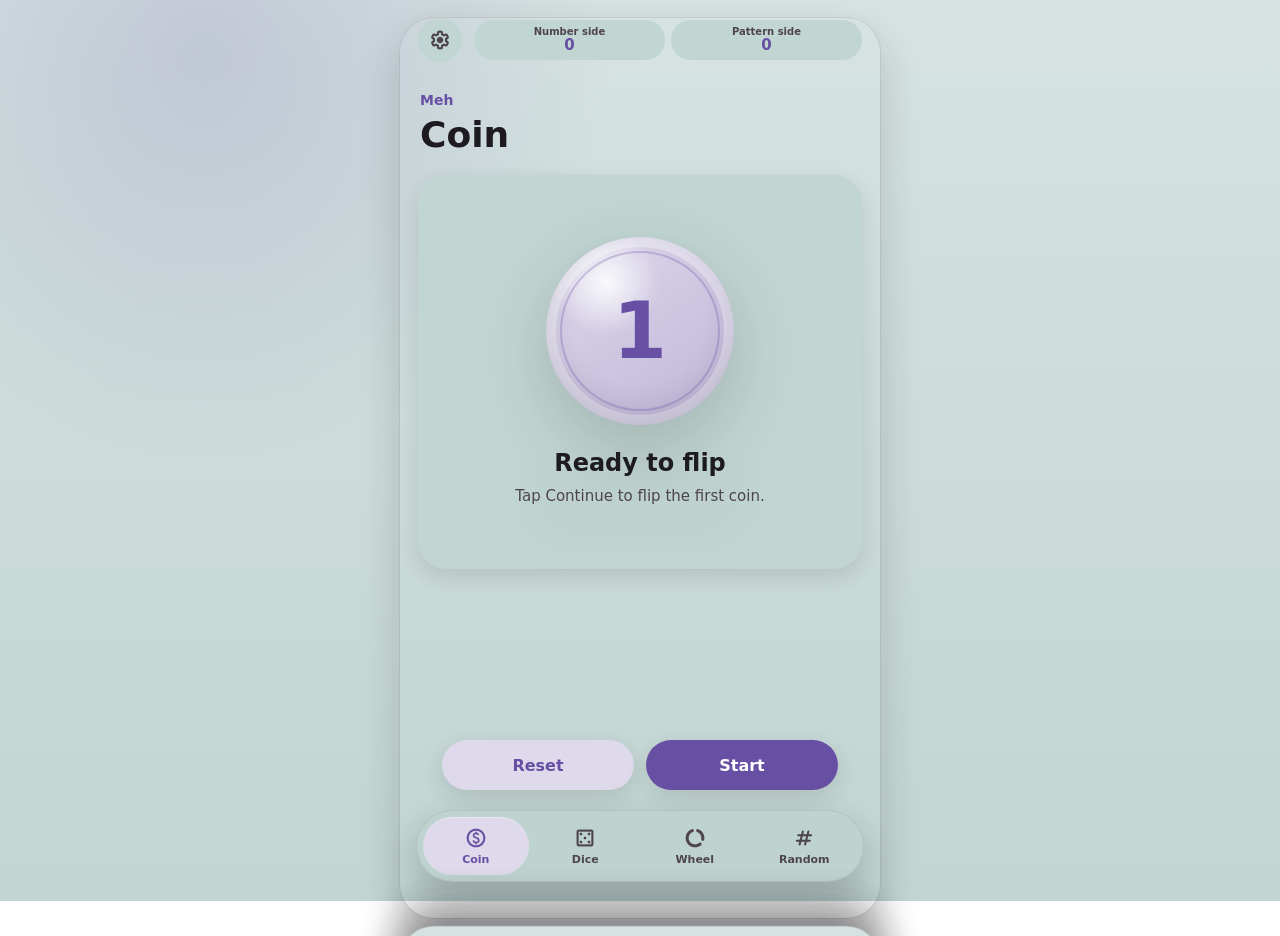
==== index.html @ ec7b6158 "fix: restore transparent iOS PWA status bar" ====
<!doctype html>
<html lang="zh-CN">
  <head>
    <meta charset="UTF-8" />
    <meta name="viewport" content="width=device-width, initial-scale=1, viewport-fit=cover" />
    <meta id="themeColorMeta" name="theme-color" content="#d6e3e1" />
    <meta name="color-scheme" content="light dark" />
    <meta name="meh-build" content="1.1.1-pwa-r26" />
    <meta name="apple-mobile-web-app-capable" content="yes" />
    <meta id="appleWebAppTitle" name="apple-mobile-web-app-title" content="随便吧" />
    <meta name="apple-mobile-web-app-status-bar-style" content="black-translucent" />
    <meta name="mobile-web-app-capable" content="yes" />
    <style>
      html,
      body {
        width: 100%;
        min-height: 100%;
        margin: 0;
        padding: 0;
      }

      html {
        background-color: transparent;
        background-image: none;
      }

      body {
        min-height: 100vh;
        background-color: transparent;
        background-image: none;
      }

      @supports (height: 100dvh) {
        body {
          min-height: 100dvh;
        }
      }
    </style>
    <title>随便吧</title>
    <link id="appManifest" rel="manifest" href="./manifest-zh.webmanifest?v=1.1.1-pwa-r26" />
    <script>
      (() => {
        const root = document.documentElement;
        const supportedLanguages = ["zh", "en", "ja", "kk"];
        const browserLanguage = (navigator.languages || [navigator.language || "en"])
          .map((language) => String(language).toLowerCase().split("-")[0])
          .find((language) => supportedLanguages.includes(language)) || "en";
        let language = browserLanguage;
        let savedSettings = {};

        try {
          savedSettings = JSON.parse(localStorage.getItem("meh-app-settings-v2") || "{}");
          if (supportedLanguages.includes(savedSettings.language)) language = savedSettings.language;
        } catch {
          // Keep the browser-derived language when storage is unavailable or invalid.
        }

        const isAndroidApp = Boolean(window.MehAndroid?.getSafeAreaInsets);
        const isStandalone = window.matchMedia?.("(display-mode: standalone)").matches || navigator.standalone === true;
        const isIos = /iPad|iPhone|iPod/.test(navigator.userAgent)
          || (navigator.platform === "MacIntel" && navigator.maxTouchPoints > 1);
        const platformClass = isAndroidApp
          ? "platform-android-app"
          : isIos && isStandalone
            ? "platform-ios-pwa"
            : "platform-browser";
        root.classList.remove("platform-ios-pwa", "platform-android-app", "platform-browser");
        root.classList.add(platformClass);
        root.dataset.runtime = platformClass;

        if (isAndroidApp) {
          try {
            const nativeInsets = JSON.parse(window.MehAndroid.getSafeAreaInsets());
            for (const side of ["top", "right", "bottom", "left"]) {
              root.style.setProperty(`--android-inset-${side}`, `${Number(nativeInsets[side]) || 0}px`);
            }
          } catch (error) {
            console.warn("[Meh] Native safe-area bootstrap failed:", error);
          }
        }

        const normalizeHex = (value, fallback) => /^#[0-9a-f]{6}$/i.test(String(value)) ? String(value) : fallback;
        const mixHex = (from, to, amount) => {
          const channels = (hex) => [1, 3, 5].map((start) => Number.parseInt(hex.slice(start, start + 2), 16));
          const a = channels(from);
          const b = channels(to);
          return `#${a.map((value, index) => Math.round(value * (1 - amount) + b[index] * amount).toString(16).padStart(2, "0")).join("")}`;
        };
        const background = normalizeHex(savedSettings.primaryThemeColor || savedSettings.themeColor, "#6b9c94");
        const accent = normalizeHex(savedSettings.secondaryThemeColor || savedSettings.themeColor, "#6750a4");
        const prefersDark = window.matchMedia?.("(prefers-color-scheme: dark)").matches;
        const isDark = savedSettings.darkMode === "dark" || (savedSettings.darkMode !== "light" && prefersDark);
        const surface = isDark ? mixHex(background, "#111014", 0.82) : mixHex(background, "#ffffff", 0.72);
        const surfaceContainer = isDark ? mixHex(background, "#1d1b20", 0.72) : mixHex(background, "#ffffff", 0.58);
        const surfaceContainerHigh = isDark ? mixHex(background, "#24212a", 0.66) : mixHex(background, "#ffffff", 0.48);
        root.classList.toggle("theme-dark", isDark);
        root.style.colorScheme = isDark ? "dark" : "light";
        root.style.setProperty("--primary", accent);
        root.style.setProperty("--surface", surface);
        root.style.setProperty("--surface-container", surfaceContainer);
        root.style.setProperty("--surface-container-high", surfaceContainerHigh);
        const themeMeta = document.querySelector("#themeColorMeta");
        if (themeMeta) {
          if (platformClass === "platform-ios-pwa") {
            themeMeta.remove();
          } else {
            themeMeta.content = surface;
          }
        }

        const isChinese = language === "zh";
        const appName = isChinese ? "随便吧" : "Meh";
        const pwaBuild = document.querySelector('meta[name="meh-build"]').content;
        document.documentElement.lang = isChinese ? "zh-CN" : language;
        document.title = appName;
        document.querySelector("#appleWebAppTitle").content = appName;
        document.querySelector("#appManifest").href = isChinese
          ? `./manifest-zh.webmanifest?v=${encodeURIComponent(pwaBuild)}`
          : `./manifest-meh.webmanifest?v=${encodeURIComponent(pwaBuild)}`;
      })();
    </script>
    <link
      rel="icon"
      type="image/x-icon"
      href="./favicon.ico?v=1.1.1-pwa-r26"
    />
    <link
      rel="shortcut icon"
      type="image/x-icon"
      href="./favicon.ico?v=1.1.1-pwa-r26"
    />
    <link
      rel="apple-touch-icon"
      href="./icons/meh_icon.png?v=1.1.1-pwa-r26"
    />
    <link rel="stylesheet" href="./style.css?v=1.1.1-pwa-r26" />
  </head>
  <body>
    <div id="viewport-background" aria-hidden="true"></div>

    <div class="phone-frame" id="app">
      <main class="app">
        <header class="top-bar" id="topBar">
          <button class="icon-button" id="settingsButton" type="button" aria-label="打开设置">
            <span class="material-symbols-rounded" aria-hidden="true">settings</span>
          </button>

          <div class="top-stats" id="topStats" aria-label="统计信息">
            <span class="material-symbols-rounded" aria-hidden="true">query_stats</span>
            <span>统计</span>
          </div>

          <button class="icon-button" id="featureButton" type="button" aria-label="功能按钮">
            <span class="material-symbols-rounded" aria-hidden="true">more_horiz</span>
          </button>
        </header>

        <section class="page-heading">
          <p class="app-name" id="appName">随便吧</p>
          <h1 id="pageTitle">抛硬币</h1>
        </section>

        <section class="page-card" id="pageContent" aria-live="polite"></section>
      </main>
    </div>

    <div class="page-actions" id="pageActions" hidden>
      <button class="pill-button pill-button-tonal" id="resetButton" type="button">清零</button>
      <button class="pill-button pill-button-filled" id="continueButton" type="button">继续</button>
    </div>

    <nav class="floating-dock bottom-nav-positioner" aria-label="主要功能">
      <div class="floating-dock-surface bottom-nav-surface">
        <div class="floating-dock-content bottom-nav-content">
          <div class="dock-indicator" id="dockIndicator" aria-hidden="true"></div>
          <button class="dock-item is-active" type="button" data-page="coin">
            <span class="material-symbols-rounded" aria-hidden="true">paid</span>
            <span data-nav-label="coin">抛硬币</span>
          </button>
          <button class="dock-item" type="button" data-page="dice">
            <span class="material-symbols-rounded" aria-hidden="true">casino</span>
            <span data-nav-label="dice">摇骰子</span>
          </button>
          <button class="dock-item" type="button" data-page="wheel">
            <span class="material-symbols-rounded" aria-hidden="true">data_usage</span>
            <span data-nav-label="wheel">大转盘</span>
          </button>
          <button class="dock-item" type="button" data-page="number">
            <span class="material-symbols-rounded" aria-hidden="true">tag</span>
            <span data-nav-label="number">随机数</span>
          </button>
        </div>
      </div>
    </nav>

    <div class="scrim" id="scrim" hidden></div>

    <aside class="settings-sheet" id="settingsSheet" aria-hidden="true" aria-labelledby="settingsTitle">
      <div class="sheet-handle" aria-hidden="true"></div>
      <div class="sheet-header">
        <div>
          <h2 id="settingsTitle" data-i18n="settings">设置</h2>
        </div>
        <button class="icon-button" id="closeSettingsButton" type="button" aria-label="关闭设置">
          <span class="material-symbols-rounded" aria-hidden="true">close</span>
        </button>
      </div>

<!--=========原本段落=========-->

      <!-- <section class="setting-card color-setting-card">
        <div class="setting-title" data-i18n="themeColor">主题颜色</div>
        <div class="palette-panel">
          <div class="color-row">
            <div>
              <span class="setting-title" data-i18n="primaryThemeColor">首选主题色（背景）</span>
              <span class="setting-copy">Surface / Background</span>
            </div>
          </div>
          <div class="swatch-grid" id="primarySwatches"></div>
          <div class="advanced-color-picker" id="primaryColorPicker" data-color-picker="primary" hidden>
            <span class="picker-field" aria-hidden="true">
              <span class="picker-dot"></span>
            </span>
            <input class="picker-hue-range" type="range" min="0" max="360" value="0" aria-label="Primary hue" />
            <span class="picker-hue" aria-hidden="true">
              <span class="picker-hue-thumb"></span>
            </span>
            <input class="color-input" id="primaryThemeColorInput" type="hidden" value="#6b9c94" />
          </div>

          <div class="color-row">
            <div>
              <span class="setting-title" data-i18n="secondaryThemeColor">次选主题色（字体/按钮）</span>
              <span class="setting-copy">Text / Buttons</span>
            </div>
          </div>
          <div class="swatch-grid" id="secondarySwatches"></div>
          <div class="advanced-color-picker" id="secondaryColorPicker" data-color-picker="secondary" hidden>
            <span class="picker-field" aria-hidden="true">
              <span class="picker-dot"></span>
            </span>
            <input class="picker-hue-range" type="range" min="0" max="360" value="0" aria-label="Secondary hue" />
            <span class="picker-hue" aria-hidden="true">
              <span class="picker-hue-thumb"></span>
            </span>
            <input class="color-input" id="secondaryThemeColorInput" type="hidden" value="#6750a4" />
          </div>
        </div> 
      </section>-->

<!--========= 使用gemini=========修改 -->

      <section class="setting-card color-setting-card">
        <div class="setting-section-title">
          <span class="material-symbols-rounded setting-title-icon" aria-hidden="true">palette</span>
          <span class="setting-title" data-i18n="themeColor">主题颜色</span>
        </div>
        <div class="palette-panel">
          <div class="color-row">
            <span class="setting-title" data-i18n="primaryThemeColor">首选主题色（背景）</span>
          </div>
          <div class="swatch-grid" id="primarySwatches"></div>
          <div class="advanced-color-picker" id="primaryColorPicker" data-color-picker="primary" hidden>
            <span class="picker-field" aria-hidden="true">
              <span class="picker-dot"></span>
            </span>
            <input class="picker-hue-range" type="range" min="0" max="360" value="0" aria-label="Primary hue" />
            <span class="picker-hue" aria-hidden="true">
              <span class="picker-hue-thumb"></span>
            </span>
            <input class="color-input" id="primaryThemeColorInput" type="hidden" value="#6b9c94" />
          </div>

          <div class="color-row" style="margin-top: 12px;">
            <span class="setting-title" data-i18n="secondaryThemeColor">次选主题色（字体/按钮）</span>
          </div>
          <div class="swatch-grid" id="secondarySwatches"></div>
          <div class="advanced-color-picker" id="secondaryColorPicker" data-color-picker="secondary" hidden>
            <span class="picker-field" aria-hidden="true">
              <span class="picker-dot"></span>
            </span>
            <input class="picker-hue-range" type="range" min="0" max="360" value="0" aria-label="Secondary hue" />
            <span class="picker-hue" aria-hidden="true">
              <span class="picker-hue-thumb"></span>
            </span>
            <input class="color-input" id="secondaryThemeColorInput" type="hidden" value="#6750a4" />
          </div>
        </div>
      </section>

<!-- =====使用gemini修改结束====== -->

      <section class="setting-card">
        <div class="dark-mode-picker">
          <label class="editor-label language-label" for="darkModeMenuButton">
            <span class="material-symbols-rounded" aria-hidden="true">dark_mode</span>
            <span data-i18n="darkMode">深色模式</span>
          </label>

          <button class="editor-field language-menu-button" id="darkModeMenuButton" type="button" aria-haspopup="listbox" aria-expanded="false">
            <span id="darkModeMenuText">自动</span>
            <span class="material-symbols-rounded menu-arrow" aria-hidden="true">expand_more</span>
          </button>

          <div class="language-menu dark-mode-menu" id="darkModeMenu" role="listbox" hidden>
            <button type="button" role="option" data-dark-option="light" data-i18n="lightMode">浅色</button>
            <button type="button" role="option" data-dark-option="dark" data-i18n="darkModeOnly">深色</button>
            <button type="button" role="option" data-dark-option="auto" data-i18n="autoMode">自动</button>
          </div>
        </div>

        <select class="editor-field native-dark-mode-select" id="darkModeSelect" aria-hidden="true" tabindex="-1">
          <option value="light">浅色</option>
          <option value="dark">深色</option>
          <option value="auto">自动</option>
        </select>
      </section>

<!-- =====新增加的显示控件 =========-->
      <section class="setting-card">
        <div class="setting-section-title" style="margin-bottom: 12px;">
          <span class="material-symbols-rounded setting-title-icon" aria-hidden="true">tune</span>
          <span class="setting-title" data-i18n="personalization">个性化</span>
        </div>

        <div class="setting-row">
          <label class="setting-title" for="uiScaleRange" data-i18n="displaySize">显示大小</label>
          <span class="setting-value" id="uiScaleValue">1.00</span>
        </div>
        <input class="range-input" id="uiScaleRange" type="range" min="0.85" max="1.25" step="0.01" value="1" />

        <div class="setting-row" style="margin-top: 14px;">
          <label class="setting-title" for="topHeightRange" data-i18n="topHeight">顶部高度</label>
          <span class="setting-value" id="topHeightValue">0</span>
        </div>
        <input class="range-input" id="topHeightRange" type="range" min="0" max="56" step="1" value="0" />

        <div class="setting-row" style="margin-top: 14px;">
          <label class="setting-title" for="dockThicknessRange" data-i18n="dockThickness">竖向厚度</label>
          <span class="setting-value" id="dockThicknessValue">58</span>
        </div>
        <input class="range-input" id="dockThicknessRange" type="range" min="46" max="76" step="1" value="58" />

        <div class="setting-row" style="margin-top: 14px;">
          <label class="setting-title" for="dockSideGapRange" data-i18n="dockSideGap">左右边距</label>
          <span class="setting-value" id="dockSideGapValue">28</span>
        </div>
        <input class="range-input" id="dockSideGapRange" type="range" min="12" max="64" step="1" value="28" />

        <div class="setting-row" style="margin-top: 14px;">
          <label class="setting-title" for="dockBottomGapRange" data-i18n="dockBottomGap">离底部距离</label>
          <span class="setting-value" id="dockBottomGapValue">18</span>
        </div>
        <input class="range-input" id="dockBottomGapRange" type="range" min="0" max="40" step="1" value="18" />
      </section>

<!-- =====新增加的显示控件 =========-->
      <section class="setting-card">
        <div class="setting-row wallpaper-title-row">
          <div class="setting-section-title">
            <span class="material-symbols-rounded setting-title-icon" aria-hidden="true">image</span>
            <span class="setting-title" data-i18n="backgroundImage">自定义背景图</span>
          </div>
          <button class="icon-button wallpaper-delete-toggle" id="wallpaperDeleteToggle" type="button" aria-label="清除当前壁纸" hidden>
            <span class="material-symbols-rounded" aria-hidden="true">delete</span>
          </button>
        </div>



        <div class="preset-wallpaper-grid" id="presetWallpaperGrid"></div>
        <input class="file-input" id="backgroundImageInput" type="file" accept="image/*" multiple />
        
        <div class="setting-row" style="margin-top: 12px;">
          <span class="setting-title" style="font-size: 14px;" data-i18n="backgroundOpacity">背景图透明度</span>
          <span class="setting-value" id="bgOpacityValue">1.00</span>
        </div>
        <input class="range-input" id="bgOpacityRange" type="range" min="0" max="1" step="0.01" value="1" />
        <button class="small-pill-button full-width" id="clearBackgroundButton" type="button" data-i18n="clear" style="margin-top: 8px;">清除</button>
      </section>


      <section class="setting-card">
        <div class="language-picker">
          <label class="editor-label language-label" for="languageMenuButton">
            <span class="material-symbols-rounded" aria-hidden="true">language</span>
            <span data-i18n="language">语言</span>
          </label>
          <button class="editor-field language-menu-button" id="languageMenuButton" type="button" aria-haspopup="listbox" aria-expanded="false">
            <span id="languageMenuText">中文</span>
            <span class="material-symbols-rounded menu-arrow" aria-hidden="true">expand_more</span>
          </button>
          <div class="language-menu" id="languageMenu" role="listbox" hidden>
            <button type="button" role="option" data-lang-option="zh">中文</button>
            <button type="button" role="option" data-lang-option="en">English</button>
            <button type="button" role="option" data-lang-option="ja">日本語</button>
            <button type="button" role="option" data-lang-option="kk">Қазақша</button>
          </div>
        </div>
        <select class="editor-field native-language-select" id="languageSelect" aria-hidden="true" tabindex="-1">
          <option value="zh">中文</option>
          <option value="en">English</option>
          <option value="ja">日本語</option>
          <option value="kk">Қазақша</option>
        </select>
      </section>

      <section class="setting-card version-card" aria-labelledby="aboutVersionTitle">
        <div class="setting-section-title">
          <span class="material-symbols-rounded setting-title-icon" aria-hidden="true">info</span>
          <span class="setting-title" id="aboutVersionTitle" data-i18n="aboutVersion">关于 / 版本</span>
        </div>
        <div class="version-details">
          <span><span data-i18n="webVersion">Web 版本</span>：1.1.1</span>
          <span><span data-i18n="buildVersion">构建</span>：<span id="pwaBuildValue">1.1.1-pwa-r26</span></span>
          <span id="androidVersionDetail" hidden>Android：<span id="androidVersionValue"></span></span>
        </div>
        <button class="small-pill-button full-width" id="checkUpdateButton" type="button" data-i18n="checkUpdate">检查更新</button>
        <p class="update-status" id="pwaUpdateStatus" role="status" aria-live="polite"></p>
      </section>
    </aside>

    <aside class="editor-sheet" id="wheelEditorSheet" aria-hidden="true" aria-labelledby="wheelEditorTitle">
      <div class="sheet-handle" aria-hidden="true"></div>
      <div class="sheet-header">
        <div>
          <p class="sheet-label" data-i18n="wheel">大转盘</p>
          <h2 id="wheelEditorTitle" data-i18n="wheelEditorTitle">编辑预设</h2>
        </div>
        <button class="icon-button" id="closeWheelEditorButton" type="button" aria-label="关闭转盘编辑">
          <span class="material-symbols-rounded" aria-hidden="true">close</span>
        </button>
      </div>

      <section class="setting-group">
        <div class="editor-section-title">
          <h3 id="wheelPresetHeading" data-i18n="choosePreset">当前预设</h3>
          <button class="small-pill-button preset-add-button" id="addWheelPresetButton" type="button" data-i18n="add">添加</button>
        </div>
        <select class="editor-field" id="wheelPresetSelect" aria-labelledby="wheelPresetHeading"></select>
        <div class="preset-chip-list" id="wheelPresetList"></div>
      </section>

      <section class="setting-group">
        <label class="editor-label" for="wheelPresetName" data-i18n="saveName">保存名称</label>
        <input class="editor-field" id="wheelPresetName" type="text" value="默认转盘" />
      </section>

      <section class="setting-group">
        <label class="editor-label" for="wheelOptionCount" data-i18n="optionCount">选项数量</label>
        <input class="editor-field" id="wheelOptionCount" type="number" min="2" max="12" value="4" />
      </section>

      <section class="setting-group">
        <div class="editor-section-title">
          <h3 data-i18n="optionWeight">选项和权重</h3>
          <button class="small-pill-button" id="addWheelOptionButton" type="button" data-i18n="add">添加</button>
        </div>
        <div class="wheel-option-list" id="wheelOptionList"></div>
      </section>

      <button class="save-preset-button" id="saveWheelPresetButton" type="button" data-i18n="saveWheelPreset">保存当前转盘预设</button>
    </aside>

    <aside class="editor-sheet" id="numberSettingsSheet" aria-hidden="true" aria-labelledby="numberSettingsTitle">
      <div class="sheet-handle" aria-hidden="true"></div>
      <div class="sheet-header">
        <div>
          <p class="sheet-label" data-i18n="number">随机数</p>
          <h2 id="numberSettingsTitle" data-i18n="tuneNumber">设置随机数范围</h2>
        </div>
        <button class="icon-button" id="closeNumberSettingsButton" type="button" aria-label="关闭随机数设置">
          <span class="material-symbols-rounded" aria-hidden="true">close</span>
        </button>
      </div>

      <section class="setting-group">
        <label class="editor-label" for="numberMinInput" data-i18n="min">最小值</label>
        <input class="editor-field" id="numberMinInput" type="number" value="1" />
      </section>

      <section class="setting-group">
        <label class="editor-label" for="numberMaxInput" data-i18n="max">最大值</label>
        <input class="editor-field" id="numberMaxInput" type="number" value="100" />
      </section>

      <section class="setting-group">
        <label class="editor-label" for="numberCountInput" data-i18n="count">生成数量</label>
        <input class="editor-field" id="numberCountInput" type="number" min="1" max="50" value="1" />
      </section>

      <label class="checkbox-row">
        <input id="numberRepeatInput" type="checkbox" checked />
        <span data-i18n="allowRepeat">允许重复</span>
      </label>

      <button class="save-preset-button" id="saveNumberSettingsButton" type="button" data-i18n="settings">设置</button>
    </aside>

    <script src="./pwa-update.js?v=1.1.1-pwa-r26" defer></script>
    <script src="./app.js?v=1.1.1-pwa-r26" defer></script>
  </body>
</html>
---- style.css ----
:root {
  font-synthesis: none;
}

@font-face {
  font-family: "Material Symbols Rounded";
  src: url("./fonts/material-symbols-rounded.woff2?v=1.1.1-pwa-r26") format("woff2");
  font-display: block;
  font-style: normal;
  font-weight: 100 700;
}

:root {
  color-scheme: light;
  --ui-scale: 1;
  --primary: #6750a4;
  --on-primary: #ffffff;
  --primary-container: #ded9eb;
  --on-primary-container: #1d1b20;
  --surface: #d6e3e1;
  --surface-container: #c1d5d2;
  --surface-container-high: #b2cbc7;
  --on-surface: #1d1b20;
  --on-surface-variant: #4d444c;
  --outline: #7f747c;
  --dock-bg: rgba(255, 251, 255, 0.86);
  --radius-card: 28px;
  --radius-large: 36px;
  --shadow-1: 0 8px 22px rgba(29, 27, 32, 0.12);
  --shadow-2: 0 18px 42px rgba(29, 27, 32, 0.18);
  --shadow-3: 0 22px 34px rgba(29, 27, 32, 0.18);
  --ease: cubic-bezier(0.2, 0, 0, 1);
  --app-wallpaper-image: linear-gradient(transparent, transparent);
  --app-background:
    var(--app-wallpaper-image),
    radial-gradient(circle at 16% 6%, color-mix(in srgb, var(--primary) 18%, transparent), transparent 30%),
    linear-gradient(180deg, var(--surface) 0%, var(--surface-container) 100%);
  --app-background-size: cover, auto, auto;
  --app-background-position: center, center, center;
  --app-background-repeat: no-repeat, no-repeat, no-repeat;
  --top-extra: 0px;
  --dock-thickness: 58px;
  --dock-side-gap: 28px;
  --dock-bottom-gap: 18px;
  /* Shared business UI consumes these neutral variables only. Platform layers own their values. */
  --content-inset-top: 0px;
  --content-inset-right: 0px;
  --content-inset-bottom: 0px;
  --content-inset-left: 0px;
  --android-inset-top: 0px;
  --android-inset-right: 0px;
  --android-inset-bottom: 0px;
  --android-inset-left: 0px;
  --dock-inline-start: max(var(--dock-side-gap), var(--content-inset-left));
  --dock-inline-end: max(var(--dock-side-gap), var(--content-inset-right));
  /* The user setting is the dock surface's exact physical distance from the viewport edge. */
  --dock-bottom-offset: var(--dock-bottom-gap);
  --bottom-nav-height: calc(
    calc(var(--dock-thickness) * var(--ui-scale))
    + 14px
  );
  --dock-outer-height: var(--bottom-nav-height);
  --page-actions-bottom: calc(
    var(--dock-bottom-offset)
    + var(--dock-outer-height)
    + 20px
  );
  --app-content-bottom-clearance: calc(
    var(--page-actions-bottom)
    + calc(70px * var(--ui-scale))
  );
  --app-height: 100vh;
}

@supports (height: 100dvh) {
  :root {
    --app-height: 100dvh;
  }
}

/* iOS standalone PWA adapter: this is the only scope allowed to read WebKit safe-area env(). */
:root.platform-ios-pwa {
  --content-inset-top: env(safe-area-inset-top, 0px);
  --content-inset-right: env(safe-area-inset-right, 0px);
  --content-inset-bottom: env(safe-area-inset-bottom, 0px);
  --content-inset-left: env(safe-area-inset-left, 0px);
}

/* Android WebView adapter: values are zero unless the edge-to-edge native host supplies them. */
:root.platform-android-app {
  --content-inset-top: var(--android-inset-top);
  --content-inset-right: var(--android-inset-right);
  --content-inset-bottom: var(--android-inset-bottom);
  --content-inset-left: var(--android-inset-left);
}

/* Normal browser fallback: no system-bar inset is inferred. */
:root.platform-browser {
  --content-inset-top: 0px;
  --content-inset-right: 0px;
  --content-inset-bottom: 0px;
  --content-inset-left: 0px;
}

* {
  box-sizing: border-box;
}
html {
  width: 100%;
  min-height: 100%;
  margin: 0;
  padding: 0;
  background-color: var(--surface);
  background-image: var(--app-background);
  background-size: var(--app-background-size);
  background-position: var(--app-background-position);
  background-repeat: var(--app-background-repeat);
}

body {
  /* 使用gemini修改  */
  -webkit-user-select: none; /* Safari */
  user-select: none; /* 标准语法 */
  -webkit-touch-callout: none; /* 禁用 iOS 的长按弹出菜单 */
  overscroll-behavior-y: none;
  /* 修改结束 */
  width: 100%;
  min-height: 100vh;
  min-height: var(--app-height);
  margin: 0;
  padding: 0;
  background: transparent;
  color: var(--on-surface);
  font-family: "Google Sans", Roboto, system-ui, sans-serif;
  isolation: isolate;
}

#viewport-background {
  position: fixed;
  inset: -1px;
  z-index: 0;
  width: auto;
  height: auto;
  background: transparent;
  pointer-events: none;
  transform: none;
  filter: none;
  contain: none;
  will-change: auto;
}

button {
  border: 0;
  font: inherit;
  cursor: pointer;
  -webkit-tap-highlight-color: transparent;
}

h1,
h2,
h3,
p {
  margin: 0;
}

.material-symbols-rounded {
  font-family: "Material Symbols Rounded";
  font-size: calc(22px * var(--ui-scale));
  font-feature-settings: "liga";
  font-style: normal;
  font-weight: 500;
  font-variation-settings: "FILL" 1, "wght" 500, "GRAD" 0, "opsz" 24;
  letter-spacing: 0;
  line-height: 1;
  text-transform: none;
  white-space: nowrap;
  word-wrap: normal;
  -webkit-font-smoothing: antialiased;
}

.material-symbols-rounded svg {
  display: block;
  width: 1em;
  height: 1em;
  fill: currentColor;
  pointer-events: none;
}

.phone-frame {
  position: relative;
 /*使用gemini 修改 */
  z-index: 1;
  /* 修改结束 */
  width: min(100vw, 480px);
  min-height: 100vh;
  min-height: var(--app-height);
  margin: 0 auto;
  background: transparent;
  box-shadow: 0 0 0 1px rgba(127, 116, 124, 0.14), var(--shadow-2);
  overflow: hidden;
}
.app {
  min-height: 100vh;
  min-height: var(--app-height);
  padding-top: calc(var(--content-inset-top) + var(--top-extra));

  padding-left: max(
    calc(18px * var(--ui-scale)),
    var(--content-inset-left)
  );

  padding-right: max(
    calc(18px * var(--ui-scale)),
    var(--content-inset-right)
  );

  padding-bottom: var(--app-content-bottom-clearance);
  position: relative;
  z-index: 2;
}
 .top-bar {
  display: grid;
  grid-template-columns: calc(44px * var(--ui-scale)) 1fr calc(44px * var(--ui-scale));
  align-items: center;
  gap: 12px;
}

.top-bar.no-feature {
  grid-template-columns: calc(44px * var(--ui-scale)) 1fr;
}

#featureButton[hidden] {
  display: none;
}

.icon-button {
  display: grid;
  width: calc(44px * var(--ui-scale));
  height: calc(44px * var(--ui-scale));
  place-items: center;
  border-radius: 999px;
  background: var(--surface-container);
  color: var(--on-surface-variant);
  transition:
    transform 180ms var(--ease),
    background-color 180ms var(--ease),
    color 180ms var(--ease);
}

.icon-button.is-feature-active {
  background: var(--primary-container);
  color: var(--primary);
}

.icon-button:active,
.dock-item:active,
.pill-button:active {
  transform: scale(0.96);
}

.top-stats {
  display: inline-flex;
  min-width: 0;
  height: calc(40px * var(--ui-scale));
  align-items: center;
  justify-content: center;
  gap: 6px;
  border-radius: 999px;
  background: var(--surface-container);
  color: var(--on-surface-variant);
  font-size: calc(13px * var(--ui-scale));
  font-weight: 700;
}

.top-stats.is-coin {
  display: grid;
  grid-template-columns: repeat(2, minmax(0, 1fr));
  gap: 6px;
  height: auto;
  min-height: calc(40px * var(--ui-scale));
  background: transparent;
}

.top-stat-item {
  display: grid;
  min-width: 0;
  min-height: calc(40px * var(--ui-scale));
  align-content: center;
  border-radius: 999px;
  background: var(--surface-container);
  padding: 5px 8px;
  text-align: center;
}

.top-stat-label {
  color: var(--on-surface-variant);
  font-size: calc(10px * var(--ui-scale));
  font-weight: 700;
}

.top-stat-value {
  color: var(--primary);
  font-size: calc(15px * var(--ui-scale));
  font-weight: 700;
  line-height: 1.1;
}

.top-stats.is-dice,
.top-stats.is-number-single {
  display: flex;
  height: calc(42px * var(--ui-scale));
  justify-content: flex-start;
  gap: 6px;
  overflow-x: auto;
  background: transparent;
  scrollbar-width: none;
  -webkit-overflow-scrolling: touch;
}

.top-stats.is-dice::-webkit-scrollbar,
.top-stats.is-number-single::-webkit-scrollbar {
  display: none;
}

.top-stats.is-wheel,
.top-stats.is-number-group {
  position: relative;
  display: block;
  height: auto;
  overflow: visible;
  background: transparent;
}

.wheel-last-button {
  display: inline-flex;
  width: 100%;
  min-height: calc(40px * var(--ui-scale));
  align-items: center;
  justify-content: center;
  gap: 6px;
  border-radius: 999px;
  background: var(--surface-container);
  color: var(--primary);
  padding: 0 12px;
  font-size: calc(13px * var(--ui-scale));
  font-weight: 700;
}

.wheel-history-menu {
  position: absolute;
  top: calc(46px * var(--ui-scale));
  right: 0;
  left: 0;
  z-index: 7;
  display: none;
  max-height: calc(220px * var(--ui-scale));
  overflow-y: auto;
  border-radius: 20px;
  background: var(--surface);
  box-shadow: var(--shadow-2);
  padding: 8px;
}

.top-stats.is-wheel.is-expanded .wheel-history-menu,
.top-stats.is-number-group.is-expanded .wheel-history-menu {
  display: grid;
  gap: 6px;
}

.wheel-history-item {
  border-radius: 16px;
  background: var(--surface-container);
  color: var(--on-surface);
  padding: 10px 12px;
  font-size: calc(13px * var(--ui-scale));
  font-weight: 700;
  text-align: left;
}

.dice-history-chip {
  display: inline-flex;
  min-width: calc(40px * var(--ui-scale));
  height: calc(40px * var(--ui-scale));
  flex: 0 0 auto;
  align-items: center;
  justify-content: center;
  border-radius: 999px;
  background: var(--surface-container);
  color: var(--primary);
  font-size: calc(16px * var(--ui-scale));
  font-weight: 700;
}

.dice-history-empty {
  display: inline-flex;
  height: calc(40px * var(--ui-scale));
  flex: 0 0 auto;
  align-items: center;
  justify-content: center;
  border-radius: 999px;
  background: var(--surface-container);
  color: var(--on-surface-variant);
  padding: 0 14px;
  font-size: calc(13px * var(--ui-scale));
  font-weight: 700;
}

.number-history-chip {
  display: inline-flex;
  min-width: calc(46px * var(--ui-scale));
  height: calc(40px * var(--ui-scale));
  flex: 0 0 auto;
  align-items: center;
  justify-content: center;
  border-radius: 999px;
  background: var(--surface-container);
  color: var(--primary);
  padding: 0 12px;
  font-size: calc(15px * var(--ui-scale));
  font-weight: 700;
}

.page-heading {
  padding: calc(30px * var(--ui-scale)) 2px calc(20px * var(--ui-scale));
}

.app-name {
  margin-bottom: 8px;
  color: var(--primary);
  font-size: calc(14px * var(--ui-scale));
  font-weight: 700;
}

.page-heading h1 {
  font-size: calc(36px * var(--ui-scale));
  line-height: 1.08;
  letter-spacing: 0;
}

.page-card {
  display: grid;
  min-height: calc(300px * var(--ui-scale));
  place-items: center;
  border-radius: var(--radius-card);
  background: var(--surface-container);
  padding: calc(28px * var(--ui-scale));
  box-shadow: var(--shadow-1);
  text-align: center;
}

.placeholder-icon {
  display: grid;
  width: calc(96px * var(--ui-scale));
  height: calc(96px * var(--ui-scale));
  margin: 0 auto 18px;
  place-items: center;
  border-radius: 50%;
  background: var(--primary-container);
  color: var(--primary);
}

.placeholder-icon .material-symbols-rounded {
  font-size: calc(42px * var(--ui-scale));
}

.placeholder-title {
  margin-bottom: 8px;
  font-size: calc(22px * var(--ui-scale));
  font-weight: 700;
}

.placeholder-copy {
  color: var(--on-surface-variant);
  font-size: calc(15px * var(--ui-scale));
  line-height: 1.5;
}

.coin-stage {
  display: grid;
  width: 100%;
  min-height: calc(338px * var(--ui-scale));
  place-items: center;
  perspective: 900px;
}
/* 原代码 */
/* .coin-content {
  display: grid;
  justify-items: center;
}

.coin {
  position: relative;
  width: calc(188px * var(--ui-scale));
  height: calc(188px * var(--ui-scale));
  border-radius: 50%;
  --coin-start-rotation: 0deg;
  --coin-end-rotation: 1080deg;
  background:
    radial-gradient(circle at 32% 24%, rgba(255, 255, 255, 0.88), transparent 28%),
    linear-gradient(145deg, var(--primary-container), color-mix(in srgb, var(--primary) 42%, #ffffff));
  box-shadow:
    inset 0 -12px 30px rgba(29, 27, 32, 0.14),
    inset 0 0 0 10px rgba(255, 255, 255, 0.36),
    var(--shadow-3);
  color: var(--primary);
  transform-style: preserve-3d;
}

.coin-number {
  font-size: calc(78px * var(--ui-scale));
  font-weight: 700;
  line-height: 1;
  transform: translateZ(1px);
}

.coin-pattern {
  transform: rotateY(180deg) translateZ(1px);
} */
/* 使用gemini修改 */
.coin-content {
  display: grid;
  justify-items: center;
  /* 【改动】将阴影移到外层容器上。这样硬币翻转时，影子永远在下方，不会跟着 3D 翻转 */
  filter: drop-shadow(0 22px 34px rgba(29, 27, 32, 0.18));
}

.coin {
  position: relative;
  width: calc(188px * var(--ui-scale));
  height: calc(188px * var(--ui-scale));
  border-radius: 50%;
  --coin-start-rotation: 0deg;
  --coin-end-rotation: 1080deg;
  background:
    radial-gradient(circle at 32% 24%, rgba(255, 255, 255, 0.88), transparent 28%),
    linear-gradient(145deg, var(--primary-container), color-mix(in srgb, var(--primary) 42%, #ffffff));
  /* 【改动】去掉了 var(--shadow-3)外部阴影，只保留硬币的内发光/内阴影体现质感 */
  box-shadow:
    inset 0 -12px 30px rgba(29, 27, 32, 0.14),
    inset 0 0 0 10px rgba(255, 255, 255, 0.36);
  color: var(--primary);
  transform-style: preserve-3d;
  /* 【新增】强制开启 GPU 硬件加速，彻底解决 iOS/Safari 上的闪烁问题 */
  will-change: transform;
}

.coin-number {
  font-size: calc(78px * var(--ui-scale));
  font-weight: 700;
  line-height: 1;
  /* 【改动】将 Z 轴位移从 1px 改为 2px，拉开正反面物理距离，彻底防止 3D 穿模 */
  transform: translateZ(2px);
}

.coin-pattern {
  /* 【改动】同上，Z 轴位移改为 2px */
  transform: rotateY(180deg) translateZ(2px);
}
/* 修改结束 */

.coin::after {
  position: absolute;
  inset: 14px;
  border: 2px solid color-mix(in srgb, var(--primary) 28%, transparent);
  border-radius: 50%;
  content: "";
}

/* 原代码 */
/* .coin.is-flipping {
  animation-duration: 1450ms;
  animation-fill-mode: forwards;
  animation-timing-function: cubic-bezier(0.24, 0.72, 0.18, 1);
} */
/* 原代码 */
/* @keyframes coin-flip-to-pattern {
  0% {
    transform: translateY(0) rotateY(0deg) rotateZ(0deg) scale(1);
  }

  14% {
    transform: translateY(calc(-16px * var(--ui-scale))) rotateY(190deg) rotateZ(5deg) scale(1.04);
  }

  32% {
    transform: translateY(calc(-28px * var(--ui-scale))) rotateY(520deg) rotateZ(-5deg) scale(1.07);
  }

  54% {
    transform: translateY(calc(-17px * var(--ui-scale))) rotateY(845deg) rotateZ(4deg) scale(1.04);
  }

  78% {
    transform: translateY(calc(2px * var(--ui-scale))) rotateY(1190deg) rotateZ(-2deg) scale(0.985);
  }

  91% {
    transform: translateY(calc(-2px * var(--ui-scale))) rotateY(1248deg) rotateZ(1deg) scale(1.012);
  }

  100% {
    transform: translateY(0) rotateY(1260deg) rotateZ(0deg) scale(1);
  }
}

@keyframes coin-flip-to-number {
  0% {
    transform: translateY(0) rotateY(180deg) rotateZ(0deg) scale(1);
  }

  14% {
    transform: translateY(calc(-16px * var(--ui-scale))) rotateY(385deg) rotateZ(5deg) scale(1.04);
  }

  32% {
    transform: translateY(calc(-28px * var(--ui-scale))) rotateY(700deg) rotateZ(-5deg) scale(1.07);
  }

  54% {
    transform: translateY(calc(-17px * var(--ui-scale))) rotateY(930deg) rotateZ(4deg) scale(1.04);
  }

  78% {
    transform: translateY(calc(2px * var(--ui-scale))) rotateY(1028deg) rotateZ(-2deg) scale(0.985);
  }

  91% {
    transform: translateY(calc(-2px * var(--ui-scale))) rotateY(1072deg) rotateZ(1deg) scale(1.012);
  }

  100% {
    transform: translateY(0) rotateY(1080deg) rotateZ(0deg) scale(1);
  }
}

@keyframes dice-roll {
  0% {
    transform: rotateX(0deg) rotateY(0deg) rotateZ(0deg) scale(1);
  }

  18% {
    transform: rotateX(150deg) rotateY(95deg) rotateZ(12deg) scale(1.06);
  }

  42% {
    transform: rotateX(390deg) rotateY(260deg) rotateZ(-16deg) scale(1.1);
  }

  68% {
    transform: rotateX(690deg) rotateY(510deg) rotateZ(10deg) scale(1.02);
  }

  88% {
    transform: rotateX(830deg) rotateY(660deg) rotateZ(-5deg) scale(0.98);
  }

  100% {
    transform: rotateX(900deg) rotateY(720deg) rotateZ(0deg) scale(1);
  }
}

@keyframes number-pop {
  0% {
    opacity: 0.2;
    transform: translateY(8px) scale(0.94);
  }

  65% {
    opacity: 1;
    transform: translateY(-2px) scale(1.03);
  }

  100% {
    opacity: 1;
    transform: translateY(0) scale(1);
  }
} */
 
/* 使用gemini修改 */
.coin.is-flipping {
  animation-duration: 1450ms;
  animation-fill-mode: forwards;
  animation-timing-function: cubic-bezier(0.24, 0.72, 0.18, 1);
}

/* 抛到图案面 */
@keyframes coin-flip-to-pattern {
  0% {
    transform: rotateY(var(--coin-start-rotation)) rotateZ(0deg) scale(1);
  }
  30% {
    transform: rotateY(535deg) rotateZ(-5deg) scale(1.08);
  }
  68% {
    transform: rotateY(1145deg) rotateZ(3deg) scale(1.01);
  }
  100% {
    transform: rotateY(1260deg) rotateZ(0deg) scale(1);
  }
}

/* 抛到数字面 */
@keyframes coin-flip-to-number {
  0% {
    transform: rotateY(var(--coin-start-rotation)) rotateZ(0deg) scale(1);
  }
  30% {
    transform: rotateY(715deg) rotateZ(-5deg) scale(1.08);
  }
  68% {
    transform: rotateY(990deg) rotateZ(3deg) scale(1.01);
  }
  100% {
    transform: rotateY(1080deg) rotateZ(0deg) scale(1);
  }
}
/* 修改结束 */

.coin.is-flipping.flip-to-number {
  animation-name: coin-flip-to-number;
}

.coin.is-flipping.flip-to-pattern {
  animation-name: coin-flip-to-pattern;
}

.coin-face {
  position: absolute;
  inset: 0;
  display: grid;
  place-items: center;
  border-radius: 50%;
  -webkit-backface-visibility: hidden;
  backface-visibility: hidden;
  transform-style: preserve-3d;
}


.coin-meh-face {
  position: relative;
  z-index: 1;
  width: calc(150px * var(--ui-scale));
  height: calc(105px * var(--ui-scale));
  color: color-mix(in srgb, var(--primary) 82%, var(--on-surface));
  filter: drop-shadow(0 3px 5px rgba(29, 27, 32, 0.16));

  /* 整个表情上下位置：数字越大，整体越往下 */
  transform: translateY(calc(2px * var(--ui-scale)));
}

.meh-eye {
  position: absolute;

  /* 眼睛上下位置：数字越大，眼睛越靠下 */
  top: calc(28px * var(--ui-scale));

  width: calc(54px * var(--ui-scale));
  height: calc(34px * var(--ui-scale));
}

.meh-eye-left {
  left: calc(12px * var(--ui-scale));
}

.meh-eye-right {
  right: calc(12px * var(--ui-scale));
}

/* 眼睛上面的横条 */
.meh-eye::before {
  position: absolute;
  left: 0;
  top: 0;
  width: calc(54px * var(--ui-scale));
  height: calc(13px * var(--ui-scale));
  border-radius: 999px;
  background: currentColor;
  content: "";
}

/* 眼睛下面的小半圆：这里已经改小 */
.meh-eye::after {
  position: absolute;
  left: calc(17px * var(--ui-scale));
  top: calc(10px * var(--ui-scale));
  width: calc(20px * var(--ui-scale));
  height: calc(18px * var(--ui-scale));
  border-radius: 0 0 999px 999px;
  background: currentColor;
  content: "";
}

.meh-mouth {
  position: absolute;
  left: 50%;

  /* 嘴巴上下位置：数字越小越靠下，可以用负数 */
  bottom: calc(3px * var(--ui-scale));

  width: calc(66px * var(--ui-scale));
  height: calc(13px * var(--ui-scale));
  border-radius: 999px;
  background: currentColor;
  transform: translateX(-50%);
}

.coin[data-side="pattern"] {
  transform: rotateY(180deg);
}

.coin.is-flipping[data-side="pattern"],
.coin.is-flipping[data-side="number"] {
  transform: rotateY(var(--coin-start-rotation));
}

.coin-result {
  margin-top: calc(24px * var(--ui-scale));
  color: var(--on-surface);
  font-size: calc(24px * var(--ui-scale));
  font-weight: 700;
}

.coin-hint {
  margin-top: 8px;
  color: var(--on-surface-variant);
  font-size: calc(15px * var(--ui-scale));
  line-height: 1.5;
}

.dice-stage {
  display: grid;
  width: 100%;
  min-height: calc(338px * var(--ui-scale));
  place-items: center;
  perspective: 900px;
}

.dice-content {
  display: grid;
  justify-items: center;
}

.dice {
  display: grid;
  width: calc(176px * var(--ui-scale));
  height: calc(176px * var(--ui-scale));
  grid-template-columns: repeat(3, 1fr);
  grid-template-rows: repeat(3, 1fr);
  gap: calc(12px * var(--ui-scale));
  border-radius: var(--radius-large);
  background:
    radial-gradient(circle at 28% 22%, rgba(255, 255, 255, 0.9), transparent 26%),
    linear-gradient(145deg, var(--surface), var(--primary-container));
  box-shadow:
    inset 0 -12px 26px rgba(29, 27, 32, 0.1),
    inset 0 0 0 2px rgba(255, 255, 255, 0.65),
    var(--shadow-3);
  padding: calc(28px * var(--ui-scale));
  transform-style: preserve-3d;
}

.dice.is-rolling {
  animation: dice-roll 2000ms cubic-bezier(0.22, 0.78, 0.18, 1);
}

@keyframes dice-roll {
  0% {
    transform: rotateX(0deg) rotateY(0deg) rotateZ(0deg) scale(1);
  }

  16% {
    transform: rotateX(145deg) rotateY(90deg) rotateZ(12deg) scale(1.06);
  }

  38% {
    transform: rotateX(370deg) rotateY(250deg) rotateZ(-14deg) scale(1.1);
  }

  64% {
    transform: rotateX(650deg) rotateY(500deg) rotateZ(10deg) scale(1.03);
  }

  84% {
    transform: rotateX(820deg) rotateY(650deg) rotateZ(-5deg) scale(0.985);
  }

  100% {
    transform: rotateX(900deg) rotateY(720deg) rotateZ(0deg) scale(1);
  }
}

.dice-dot {
  width: calc(22px * var(--ui-scale));
  height: calc(22px * var(--ui-scale));
  place-self: center;
  border-radius: 50%;
  background: var(--primary);
  box-shadow: inset 0 -3px 8px rgba(29, 27, 32, 0.2);
}

.dice-result {
  margin-top: calc(24px * var(--ui-scale));
  color: var(--on-surface);
  font-size: calc(24px * var(--ui-scale));
  font-weight: 700;
}

.dice-hint {
  margin-top: 8px;
  color: var(--on-surface-variant);
  font-size: calc(15px * var(--ui-scale));
  line-height: 1.5;
}

.wheel-stage {
  display: grid;
  width: 100%;
  min-height: calc(338px * var(--ui-scale));
  place-items: center;
}

.wheel-content {
  display: grid;
  justify-items: center;
}

.wheel-wrap {
  position: relative;
  display: grid;
  width: calc(246px * var(--ui-scale));
  height: calc(246px * var(--ui-scale));
  place-items: center;
}

/* 转盘指针：只保留向下箭头 */
.wheel-pointer {
  position: absolute;
  top: calc(-16px * var(--ui-scale));
  left: 50%;
  z-index: 3;
  display: grid;
  width: calc(44px * var(--ui-scale));
  height: calc(44px * var(--ui-scale));
  place-items: center;
  background: transparent;
  box-shadow: none;
  border-radius: 0;
  color: var(--primary);
  transform: translateX(-50%);
}

.wheel-pointer::before {
  content: "keyboard_arrow_down";
  font-family: "Material Symbols Rounded";
  font-size: calc(42px * var(--ui-scale));
  font-weight: 700;
  line-height: 1;
  text-shadow: 0 4px 10px rgba(29, 27, 32, 0.18);
}

.wheel-pointer::after {
  display: none;
  content: none;
}
.wheel-svg {
  width: 100%;
  height: 100%;
  border-radius: 50%;
  filter: drop-shadow(0 22px 30px rgba(29, 27, 32, 0.2));
  transition: transform var(--wheel-duration, 3000ms) cubic-bezier(0.05, 0.74, 0.12, 1);
}

.wheel-hub {
  position: absolute;
  display: grid;
  width: calc(58px * var(--ui-scale));
  height: calc(58px * var(--ui-scale));
  place-items: center;
  border: 6px solid var(--surface);
  border-radius: 50%;
  background: var(--primary);
  color: var(--on-primary);
  box-shadow: var(--shadow-1);
}

.wheel-result {
  margin-top: calc(24px * var(--ui-scale));
  color: var(--on-surface);
  font-size: calc(24px * var(--ui-scale));
  font-weight: 700;
}

.wheel-hint {
  margin-top: 8px;
  color: var(--on-surface-variant);
  font-size: calc(15px * var(--ui-scale));
  line-height: 1.5;
}

.number-stage {
  display: grid;
  width: 100%;
  min-height: calc(338px * var(--ui-scale));
  place-items: center;
}

.number-content {
  display: grid;
  justify-items: center;
}

.number-display {
  display: grid;
  min-width: calc(188px * var(--ui-scale));
  min-height: calc(188px * var(--ui-scale));
  place-items: center;
  border-radius: var(--radius-large);
  background:
    radial-gradient(circle at 30% 22%, rgba(255, 255, 255, 0.88), transparent 28%),
    linear-gradient(145deg, var(--primary-container), var(--surface));
  color: var(--primary);
  box-shadow:
    inset 0 -12px 28px rgba(29, 27, 32, 0.1),
    var(--shadow-3);
  padding: calc(22px * var(--ui-scale));
}

.number-display.is-pop {
  animation: number-pop 420ms var(--ease) both;
}

@keyframes number-pop {
  0% {
    opacity: 0.65;
    transform: translateY(calc(8px * var(--ui-scale))) scale(0.94);
  }

  55% {
    opacity: 1;
    transform: translateY(calc(-3px * var(--ui-scale))) scale(1.045);
  }

  100% {
    opacity: 1;
    transform: translateY(0) scale(1);
  }
}

.number-display-single {
  font-size: calc(76px * var(--ui-scale));
  font-weight: 700;
  line-height: 1;
}

.number-display-group {
  display: flex;
  max-width: calc(246px * var(--ui-scale));
  flex-wrap: wrap;
  justify-content: center;
  gap: 10px;
}

.number-result-chip {
  border-radius: 999px;
  background: var(--surface);
  color: var(--primary);
  padding: 10px 14px;
  font-size: calc(20px * var(--ui-scale));
  font-weight: 700;
  box-shadow: inset 0 0 0 1px rgba(127, 116, 124, 0.16);
}

.number-result {
  margin-top: calc(24px * var(--ui-scale));
  color: var(--on-surface);
  font-size: calc(24px * var(--ui-scale));
  font-weight: 700;
}

.number-hint {
  margin-top: 8px;
  color: var(--on-surface-variant);
  font-size: calc(15px * var(--ui-scale));
  line-height: 1.5;
}

.page-actions {
  position: fixed;
  left: 50%;
  bottom: var(--page-actions-bottom);
  z-index: 6;
  display: grid;
  width: min(calc(100vw - 56px), 396px);
  grid-template-columns: repeat(2, minmax(0, 1fr));
  gap: 12px;
  transform: translateX(-50%);
}

.page-actions[hidden] {
  display: none;
}

.pill-button {
  min-height: calc(50px * var(--ui-scale));
  border-radius: 999px;
  font-weight: 700;
  box-shadow: var(--shadow-1);
  transition:
    transform 180ms var(--ease),
    background-color 180ms var(--ease),
    color 180ms var(--ease),
    opacity 180ms var(--ease);
}

.pill-button:disabled {
  cursor: default;
  opacity: 0.68;
}

.pill-button-filled {
  background: var(--primary);
  color: var(--on-primary);
}

.pill-button-tonal {
  background: var(--primary-container);
  color: var(--primary);
}

.floating-dock {
  --dock-indicator-x: 8px;
  --dock-indicator-w: 0px;
  position: fixed;
  left: var(--dock-inline-start);
  right: var(--dock-inline-end);
  bottom: var(--dock-bottom-offset);
  z-index: 6;
  width: auto;
  height: var(--bottom-nav-height);
  max-width: 448px;
  margin-inline: auto;
  padding: 0;
  pointer-events: none;
}

.floating-dock-surface {
  position: relative;
  width: 100%;
  height: 100%;
  border: 1px solid rgba(127, 116, 124, 0.18);
  border-radius: 999px;
  background: var(--dock-bg);
  padding: 6px;
  box-shadow: 0 16px 36px rgba(29, 27, 32, 0.22);
  backdrop-filter: blur(18px);
  pointer-events: auto;
  touch-action: none;
  user-select: none;
}

.floating-dock-content {
  position: relative;
  display: grid;
  width: 100%;
  height: 100%;
  grid-template-columns: repeat(4, minmax(0, 1fr));
  align-items: stretch;
  gap: 4px;
}

.floating-dock.is-dragging {
  cursor: grabbing;
}

.dock-item {
  display: grid;
  min-width: 0;
  min-height: 0;
  height: 100%;
  align-content: center;
  justify-items: center;
  gap: 4px;
  border-radius: 999px;
  background: transparent;
  color: var(--on-surface-variant);
  font-size: calc(11px * var(--ui-scale));
  font-weight: 700;
  touch-action: none;
  user-select: none;
  transition:
    background-color 180ms var(--ease),
    color 180ms var(--ease);
  z-index: 1;
}

.dock-item.is-active {
  color: var(--primary);
}

.dock-indicator {
  position: absolute;
  top: 0;
  bottom: 0;
  left: 0;
  width: var(--dock-indicator-w);
  border-radius: 999px;
  background: var(--primary-container);
  box-shadow: inset 0 1px rgba(255, 255, 255, 0.36);
  transform: translateX(var(--dock-indicator-x));
  transition:
    transform 220ms var(--ease),
    width 220ms var(--ease),
    background-color 180ms var(--ease);
  pointer-events: none;
}

.floating-dock.is-dragging .dock-indicator {
  transition: none;
}

.dock-item span:last-child {
  max-width: 100%;
  overflow: hidden;
  padding: 0 4px;
  font-size: clamp(9px, calc(11px * var(--ui-scale)), 11px);
  text-overflow: ellipsis;
  white-space: nowrap;
}

.scrim {
  position: fixed;
  inset: 0;
  z-index: 8;
  background: rgba(29, 27, 32, 0.36);
  backdrop-filter: blur(8px);
}

.settings-sheet,
.editor-sheet {
  --sheet-bottom-padding: max(28px, calc(var(--content-inset-bottom) + 24px));
  position: fixed;
  right: 50%;
  bottom: 0;
  z-index: 9;
  width: min(100vw, 480px);
  border-radius: 34px 34px 0 0;
  background: color-mix(in srgb, var(--surface) 94%, var(--primary-container));
  max-height: calc(var(--app-height) - max(calc(28px * var(--ui-scale)), var(--content-inset-top)));
  overflow-y: auto;
  padding: 10px 18px var(--sheet-bottom-padding);
  box-shadow: 0 -18px 42px rgba(29, 27, 32, 0.22);
  transform: translate(50%, 105%);
  transition: transform 260ms var(--ease);
  scroll-padding-bottom: max(88px, calc(var(--content-inset-bottom) + 72px));
  -webkit-overflow-scrolling: touch;
}

.settings-sheet.is-dragging,
.editor-sheet.is-dragging {
  transition: none;
}


/* 旧代码 */
/* .settings-sheet {
  max-height: min(82vh, 720px);
  overflow-y: auto;
} */

/* 使用gemini修改 */
.editor-sheet {
  max-height: min(85vh, 740px);
  overflow-y: auto;
  -webkit-overflow-scrolling: touch;
}
/* 修改结束 */

.settings-sheet {
  max-height: min(85vh, 740px);
  overflow-y: auto;
  -webkit-overflow-scrolling: touch;
}

.settings-sheet.is-open,
.editor-sheet.is-open {
  transform: translate(50%, 0);
}

.sheet-handle {
  width: 72px;
  height: 26px;
  margin: -2px auto 10px;
  border-radius: 999px;
  cursor: grab;
  touch-action: none;
}

.sheet-handle::before {
  display: block;
  width: 42px;
  height: 4px;
  margin: 11px auto;
  border-radius: 999px;
  background: var(--outline);
  content: "";
  opacity: 0.38;
}

.sheet-handle:active {
  cursor: grabbing;
}

.sheet-header {
  display: flex;
  align-items: center;
  justify-content: space-between;
  gap: 16px;
}

.sheet-label {
  margin-bottom: 4px;
  color: var(--primary);
  font-size: 13px;
  font-weight: 700;
}

.sheet-header h2 {
  font-size: calc(24px * var(--ui-scale));
  letter-spacing: 0;
}

.setting-group {
  margin-top: 24px;
}

.setting-card {
  display: grid;
  gap: 12px;
  margin-top: 16px;
  border-radius: 26px;
  background: var(--surface-container);
  padding: 16px;
  box-shadow: var(--shadow-1);
}

/* =========原先代码======== */

/* .color-setting-card {
  gap: 14px;
  background:
    radial-gradient(circle at 92% 92%, color-mix(in srgb, var(--primary) 24%, transparent), transparent 30%),
    linear-gradient(145deg, color-mix(in srgb, var(--secondary) 34%, var(--surface-container)), var(--surface-container));
}

.palette-panel {
  display: grid;
  gap: 18px;
  border: 1px solid color-mix(in srgb, var(--primary) 12%, transparent);
  border-radius: 30px;
  background:
    radial-gradient(circle at 96% 10%, color-mix(in srgb, var(--primary) 20%, transparent), transparent 30%),
    color-mix(in srgb, var(--secondary) 22%, var(--surface-container));
  padding: 16px;
  box-shadow: inset 0 1px rgba(255, 255, 255, 0.36);
} */


.color-row {
  display: flex;
  align-items: center;
  justify-content: space-between;
  gap: 14px;
}

.setting-line,
.setting-row {
  display: flex;
  align-items: center;
  justify-content: space-between;
  gap: 14px;
}

.setting-title {
  display: block;
  color: var(--on-surface);
  font-size: calc(15px * var(--ui-scale));
  font-weight: 700;
}

.setting-copy,
.setting-value {
  color: var(--on-surface-variant);
  font-size: calc(13px * var(--ui-scale));
  font-weight: 700;
}

.version-card {
  margin-bottom: 4px;
}

.version-details {
  display: grid;
  gap: 5px;
  color: var(--on-surface-variant);
  font-size: calc(13px * var(--ui-scale));
  font-weight: 650;
}

.update-status {
  min-height: 1.25em;
  margin: 0;
  color: var(--on-surface-variant);
  font-size: calc(12px * var(--ui-scale));
  text-align: center;
}



.advanced-color-picker,
.swatch-button {
  display: grid;
  place-items: center;
  border-radius: 999px;
}

.advanced-color-picker[hidden] {
  display: none;
}

/* =========原先代码========= */

/* .advanced-color-picker {
  --picker-color: var(--primary);
  --hue-color: var(--primary);
  --picker-x: 54%;
  --picker-y: 48%;
  position: relative;
  place-items: stretch;
  gap: 10px;
  overflow: visible;
  border: 10px solid color-mix(in srgb, var(--secondary) 42%, var(--surface-container));
  border-radius: 28px;
  background: color-mix(in srgb, var(--secondary) 32%, var(--surface));
  padding: 14px;
  box-shadow: 0 18px 30px rgba(29, 27, 32, 0.18);
  cursor: pointer;
} */


/* ==========使用gemini修改========= */

.color-setting-card {
  gap: 16px;
  /* 移除原先花哨的双层渐变背景，统一使用纯净的表面色 */
  background: var(--surface-container);
}

.palette-panel {
  display: grid;
  gap: 16px;
  /* 移除内层边框和背景，解决“大界面包小界面”的拥挤感 */
  border: none;
  background: transparent;
  padding: 0;
  box-shadow: none;
}

/* 调整自定义颜色拾色器为更轻盈的 MD3 悬浮卡片风格 */
.advanced-color-picker {
  --picker-color: var(--primary);
  --hue-color: var(--primary);
  --picker-x: 54%;
  --picker-y: 48%;
  position: relative;
  place-items: stretch;
  gap: 12px;
  overflow: visible;
  /* 移除极厚的 10px 边框，改为细描边与悬浮阴影 */
  border: 1px solid rgba(127, 116, 124, 0.16);
  border-radius: 24px;
  background: var(--surface-container-high);
  padding: 16px;
  box-shadow: var(--shadow-2);
  cursor: pointer;
  margin-top: 4px;
}

/* Gemini修改结束 */

.picker-field {
  position: relative;
  display: block;
  width: 100%;
  min-height: 132px;
  overflow: hidden;
  border-radius: 15px;
  background:
    linear-gradient(180deg, rgba(255, 255, 255, 0.92), transparent 48%, rgba(0, 0, 0, 0.9)),
    linear-gradient(90deg, #ffffff, var(--hue-color));
  touch-action: none;
}

.picker-field::after {
  position: absolute;
  inset: 0;
  background: radial-gradient(circle at var(--picker-x) var(--picker-y), color-mix(in srgb, var(--picker-color) 76%, transparent), transparent 16%);
  content: "";
}

.picker-dot {
  position: absolute;
  top: var(--picker-y);
  left: var(--picker-x);
  z-index: 1;
  width: 26px;
  height: 26px;
  border: 4px solid #ffffff;
  border-radius: 50%;
  box-shadow: 0 2px 8px rgba(29, 27, 32, 0.38);
  transform: translate(-50%, -50%);
}

.picker-hue {
  position: relative;
  display: block;
  width: 100%;
  height: 24px;
  border-radius: 999px;
  background: linear-gradient(90deg, #ff3b30, #ffcc00, #34c759, #00c7be, #007aff, #af52de, #ff2d55, #ff3b30);
}

.picker-hue-range {
  position: absolute;
  right: 14px;
  bottom: 14px;
  left: 14px;
  z-index: 2;
  height: 24px;
  opacity: 0;
  cursor: pointer;
}

.picker-hue-thumb {
  position: absolute;
  top: 50%;
  left: var(--hue-x, 50%);
  width: 32px;
  height: 32px;
  border: 4px solid #ffffff;
  border-radius: 999px;
  background: var(--picker-color);
  box-shadow: 0 3px 10px rgba(29, 27, 32, 0.3);
  transform: translate(-50%, -50%);
}

.color-input {
  display: none;
}

.swatch-grid {
  display: grid;
  grid-template-columns: repeat(5, minmax(0, 1fr));
  gap: 12px;
}

.swatch-button {
  aspect-ratio: 1;
  position: relative;
  overflow: hidden;
  border: 4px solid color-mix(in srgb, #ffffff 36%, transparent);
  background: var(--swatch);
  box-shadow: inset 0 -8px 18px rgba(29, 27, 32, 0.12), var(--shadow-1);
}

.swatch-button::after {
  position: absolute;
  inset: 4px 4px auto;
  height: 42%;
  border-radius: 999px 999px 18px 18px;
  background: linear-gradient(180deg, rgba(255, 255, 255, 0.34), transparent);
  content: "";
}

.swatch-add-button {
  border-style: dashed;
  border-color: color-mix(in srgb, var(--on-surface-variant) 42%, transparent);
  background: transparent;
  color: var(--on-surface-variant);
  box-shadow: none;
}

.swatch-add-button::after {
  display: none;
}

.swatch-add-button .material-symbols-rounded {
  font-size: calc(30px * var(--ui-scale));
  font-weight: 700;
}

.swatch-button.is-active {
  border-color: color-mix(in srgb, var(--primary) 76%, #ffffff);
  outline: 3px solid color-mix(in srgb, var(--primary) 42%, transparent);
  outline-offset: 2px;
}

.setting-section-title {
  display: inline-flex;
  min-width: 0;
  align-items: center;
  gap: 8px;
}

.setting-title-icon {
  flex: 0 0 auto;
  color: var(--primary);
  font-size: calc(22px * var(--ui-scale));
}

.setting-section-title .setting-title {
  min-width: 0;
}

.range-input {
  width: 100%;
  accent-color: var(--primary);
}

.file-pill {
  display: inline-flex;
  min-height: 44px;
  align-items: center;
  justify-content: center;
  gap: 8px;
  border-radius: 999px;
  background: var(--primary-container);
  color: var(--primary);
  font-weight: 700;
}

.wallpaper-title-row {
  align-items: center;
}

.wallpaper-delete-toggle {
  width: calc(36px * var(--ui-scale));
  height: calc(36px * var(--ui-scale));
  flex: 0 0 auto;
  background: var(--surface-container-high);
}

.wallpaper-delete-toggle.is-active {
  background: var(--primary-container);
  color: var(--primary);
}

.preset-wallpaper-title {
  margin-top: 2px;
  font-size: calc(14px * var(--ui-scale));
}

.preset-wallpaper-grid {
  display: grid;
  grid-template-columns: repeat(4, minmax(0, 1fr));
  gap: 10px;
}

.preset-wallpaper-button {
  position: relative;
  display: grid;
  overflow: hidden;
  aspect-ratio: 1;
  place-items: center;
  border: 2px solid color-mix(in srgb, var(--outline) 34%, transparent);
  border-radius: 20px;
  background:
    linear-gradient(135deg, color-mix(in srgb, var(--primary-container) 72%, #ffffff), var(--surface-container-high));
  box-shadow: var(--shadow-1);
  color: var(--on-surface-variant);
}

.preset-wallpaper-button img {
  position: absolute;
  inset: 0;
  display: block;
  width: 100%;
  height: 100%;
  object-fit: cover;
  object-position: center;
  transform: scale(1.08);
}

.preset-wallpaper-button.is-active {
  border-color: var(--primary);
  box-shadow: 0 0 0 4px color-mix(in srgb, var(--primary) 18%, transparent), var(--shadow-1);
}

.preset-wallpaper-button.is-delete-mode {
  border-style: dashed;
  border-color: color-mix(in srgb, var(--outline) 72%, transparent);
}

.wallpaper-add-button {
  border-style: dashed;
  border-color: color-mix(in srgb, var(--on-surface-variant) 48%, transparent);
  background: transparent;
  box-shadow: none;
}

.wallpaper-add-button .material-symbols-rounded {
  font-size: calc(34px * var(--ui-scale));
  font-weight: 700;
}

.wallpaper-remove-button {
  position: absolute;
  top: 6px;
  right: 6px;
  z-index: 3;
  display: grid;
  width: calc(24px * var(--ui-scale));
  height: calc(24px * var(--ui-scale));
  place-items: center;
  border-radius: 999px;
  background: color-mix(in srgb, var(--surface-container-high) 92%, transparent);
  color: var(--on-surface-variant);
  box-shadow: 0 4px 12px rgba(29, 27, 32, 0.22);
  cursor: pointer;
}

.wallpaper-remove-button .material-symbols-rounded {
  font-size: calc(18px * var(--ui-scale));
}

.wallpaper-remove-button:active {
  transform: scale(0.92);
}

.file-input {
  position: absolute;
  width: 1px;
  height: 1px;
  overflow: hidden;
  clip: rect(0 0 0 0);
  clip-path: inset(50%);
  white-space: nowrap;
}

.full-width {
  width: 100%;
}

.setting-group h3 {
  margin-bottom: 12px;
  color: var(--on-surface-variant);
  font-size: calc(14px * var(--ui-scale));
  font-weight: 700;
}

.editor-sheet {
  max-height: min(82vh, 720px);
  overflow-y: auto;
}

.editor-label {
  display: block;
  margin-bottom: 8px;
  color: var(--on-surface-variant);
  font-size: calc(14px * var(--ui-scale));
  font-weight: 700;
}

.editor-field {
  width: 100%;
  min-height: calc(46px * var(--ui-scale));
  border: 1px solid rgba(127, 116, 124, 0.32);
  border-radius: 18px;
  background: var(--surface-container);
  color: var(--on-surface);
  padding: 0 14px;
  font: inherit;
  outline: none;
}

.editor-field:focus {
  border-color: var(--primary);
  box-shadow: 0 0 0 4px color-mix(in srgb, var(--primary) 14%, transparent);
}

.language-menu-button {
  display: flex;
  align-items: center;
  justify-content: space-between;
  text-align: left;
}

.language-menu[hidden],
.native-language-select {
  display: none;
}



.language-menu button.is-active {
  background: var(--primary-container);
  color: var(--primary);
}

.language-picker,
.dark-mode-picker {
  position: relative;
  display: grid;
  gap: 8px;
}

.language-label {
  display: inline-flex;
  align-items: center;
  gap: 8px;
}

.language-label .material-symbols-rounded {
  color: var(--primary);
  font-size: calc(22px * var(--ui-scale));
}

.language-menu-button {
  display: flex !important;
  width: 100%;
  min-height: calc(46px * var(--ui-scale));
  align-items: center;
  justify-content: space-between;
  text-align: left;
}

.menu-arrow {
  flex: 0 0 auto;
  margin-left: 10px;
  color: var(--on-surface-variant);
  transition: transform 180ms var(--ease);
}

.language-menu-button[aria-expanded="true"] .menu-arrow {
  transform: rotate(180deg);
}

.language-menu {
  display: grid;
  gap: 6px;
  margin-top: 2px;
  border: 1px solid color-mix(in srgb, var(--outline) 45%, transparent);
  border-radius: 22px;
  background: color-mix(in srgb, var(--surface-container-high) 96%, #ffffff);
  padding: 8px;
  box-shadow: 0 14px 34px rgba(29, 27, 32, 0.18);
}

.language-menu[hidden],
.native-language-select,
.native-dark-mode-select {
  display: none !important;
}

.language-menu button {
  min-height: calc(46px * var(--ui-scale));
  border-radius: 16px;
  background: transparent;
  color: var(--on-surface);
  font: inherit;
  font-weight: 700;
  padding: 0 16px;
  text-align: left;
}

.language-menu button.is-active {
  background: var(--primary-container);
  color: var(--primary);
}

.editor-section-title {
  display: flex;
  align-items: center;
  justify-content: space-between;
  gap: 12px;
}

.editor-section-title h3 {
  display: flex;
  align-items: center;
  margin: 0;
  line-height: 1;
}

.small-pill-button,
.delete-option-button,
.save-preset-button {
  border-radius: 999px;
  font-weight: 700;
}

.small-pill-button {
  min-height: 36px;
  background: var(--primary-container);
  color: var(--primary);
  line-height: 1;
  padding: 0 14px;
}

.preset-add-button {
  transform: translateY(-3px);
}

.wheel-option-list {
  display: grid;
  gap: 10px;
}

.preset-chip-list {
  display: flex;
  flex-wrap: wrap;
  gap: 8px;
  margin-top: 10px;
}

.preset-chip {
  min-height: 34px;
  border-radius: 999px;
  background: var(--surface-container-high);
  color: var(--on-surface-variant);
  padding: 0 12px;
  font-size: calc(13px * var(--ui-scale));
  font-weight: 700;
  transition:
    transform 180ms var(--ease),
    background-color 180ms var(--ease),
    color 180ms var(--ease);
}

.preset-chip.is-active {
  background: var(--primary-container);
  color: var(--primary);
}

.preset-chip.is-pressing {
  transform: scale(0.96);
  background: color-mix(in srgb, var(--primary-container) 70%, var(--surface-container-high));
}

.wheel-option-row {
  display: grid;
  grid-template-columns: minmax(0, 1fr) 76px 38px;
  gap: 8px;
  align-items: center;
}

.wheel-option-row .editor-field {
  min-height: 42px;
}

.delete-option-button {
  display: grid;
  width: 38px;
  height: 38px;
  place-items: center;
  background: var(--surface-container-high);
  color: var(--on-surface-variant);
}

.save-preset-button {
  width: 100%;
  min-height: calc(50px * var(--ui-scale));
  margin-top: 22px;
  background: var(--primary);
  color: var(--on-primary);
  box-shadow: var(--shadow-1);
}

.checkbox-row {
  display: flex;
  align-items: center;
  gap: 10px;
  margin-top: 24px;
  color: var(--on-surface);
  font-weight: 700;
}

.checkbox-row input {
  width: 20px;
  height: 20px;
  accent-color: var(--primary);
}


@media (min-width: 481px) and (hover: hover) and (pointer: fine) {
  body {
    padding: 18px 0;
  }

  .phone-frame {
    min-height: calc(100vh - 36px);
    border-radius: 34px;
  }

  .app {
    min-height: calc(100vh - 36px);
  }
}


/* Final clean motion layer for coin and dice. Keep this block last. */
.coin.is-flipping {
  animation-duration: 1350ms;
  animation-fill-mode: forwards;
  animation-timing-function: cubic-bezier(0.22, 0.66, 0.18, 1);
}

.coin.is-flipping.flip-to-pattern {
  animation-name: meh-coin-to-pattern;
}

.coin.is-flipping.flip-to-number {
  animation-name: meh-coin-to-number;
}

@keyframes meh-coin-to-pattern {
  0% {
    transform: rotateY(0deg) rotateZ(0deg) scale(1);
  }

  18% {
    transform: rotateY(70deg) rotateZ(2deg) scale(1.025);
  }

  42% {
    transform: rotateY(250deg) rotateZ(-3deg) scale(1.055);
  }

  66% {
    transform: rotateY(390deg) rotateZ(2deg) scale(1.03);
  }

  100% {
    transform: rotateY(540deg) rotateZ(0deg) scale(1);
  }
}

@keyframes meh-coin-to-number {
  0% {
    transform: rotateY(180deg) rotateZ(0deg) scale(1);
  }

  18% {
    transform: rotateY(250deg) rotateZ(2deg) scale(1.025);
  }

  44% {
    transform: rotateY(430deg) rotateZ(-3deg) scale(1.055);
  }

  72% {
    transform: rotateY(650deg) rotateZ(2deg) scale(1.02);
  }

  100% {
    transform: rotateY(720deg) rotateZ(0deg) scale(1);
  }
}

.dice.is-rolling {
  animation: meh-dice-tumble 2000ms cubic-bezier(0.18, 0.72, 0.18, 1) both;
}

@keyframes meh-dice-tumble {
  0% {
    transform: rotateX(0deg) rotateY(0deg) rotateZ(0deg) scale(1);
  }

  12% {
    transform: rotateX(140deg) rotateY(110deg) rotateZ(10deg) scale(1.06);
  }

  28% {
    transform: rotateX(330deg) rotateY(260deg) rotateZ(-12deg) scale(1.1);
  }

  48% {
    transform: rotateX(560deg) rotateY(440deg) rotateZ(14deg) scale(1.05);
  }

  70% {
    transform: rotateX(700deg) rotateY(620deg) rotateZ(-6deg) scale(0.99);
  }

  92% {
    transform: rotateX(715deg) rotateY(705deg) rotateZ(3deg) scale(1.015);
  }

  100% {
    transform: rotateX(720deg) rotateY(720deg) rotateZ(0deg) scale(1);
  }
}
/* ===== 底部弹窗高度：设置和转盘同高，随机数单独矮高度 ===== */

/* 基础：所有底部弹窗只保留普通上滑/下滑样式，不做两段式 */
.settings-sheet,
.editor-sheet {
  height: auto !important;
  overflow-y: auto !important;
  transition: transform 260ms var(--ease) !important;
  -webkit-overflow-scrolling: touch;
}

/* 设置界面：和转盘编辑界面同高 */
#settingsSheet {
  max-height: min(calc(var(--app-height) - var(--content-inset-top) - 28px), 720px) !important;
}

/* 转盘二级菜单：和设置界面同高 */
#wheelEditorSheet {
  max-height: min(calc(var(--app-height) - var(--content-inset-top) - 28px), 720px) !important;
}

/* 随机数菜单：单独矮一点 */
#numberSettingsSheet {
  --sheet-bottom-padding: max(22px, calc(var(--content-inset-bottom) + 22px));
  max-height: min(calc(var(--app-height) - var(--content-inset-top) - 96px), 640px) !important;
}

/* 如果之前 JS 留下了 is-expanded，也强制不改变高度 */
#settingsSheet.is-expanded {
  max-height: min(calc(var(--app-height) - var(--content-inset-top) - 28px), 720px) !important;
}

#wheelEditorSheet.is-expanded {
  max-height: min(calc(var(--app-height) - var(--content-inset-top) - 28px), 720px) !important;
}

#numberSettingsSheet.is-expanded {
  max-height: min(calc(var(--app-height) - var(--content-inset-top) - 96px), 640px) !important;
}

/* ===== 弹窗打开时禁止背景跟着滚动 ===== */
body.sheet-open {
  overflow: hidden !important;
  overscroll-behavior: none !important;
  touch-action: none;
}

/* 弹窗自己允许上下滑 */
.settings-sheet,
.editor-sheet {
  overscroll-behavior: contain !important;
  touch-action: pan-y !important;
  -webkit-overflow-scrolling: touch !important;
}

/* 弹窗里的按钮、输入框仍然正常点击 */
.settings-sheet button,
.editor-sheet button,
.settings-sheet input,
.editor-sheet input,
.settings-sheet select,
.editor-sheet select,
.settings-sheet textarea,
.editor-sheet textarea {
  touch-action: manipulation;
}

/* 拾色器这种需要拖动的区域，保留原来的特殊触控 */
.picker-field,
.picker-hue-range,
.range-input {
  touch-action: none !important;
}

/* ===== 小白条：视觉不变，触摸区域变大 ===== */
.sheet-handle {
  position: relative !important;
  width: 132px !important;
  height: 48px !important;
  margin: -10px auto 0 !important;
  background: transparent !important;
  cursor: grab;
  touch-action: none !important;
}

/* 这是真正看见的小白条，尺寸仍然小 */
.sheet-handle::before {
  position: absolute !important;
  left: 50% !important;
  top: 22px !important;
  display: block !important;
  width: 42px !important;
  height: 4px !important;
  margin: 0 !important;
  border-radius: 999px !important;
  background: var(--outline) !important;
  content: "" !important;
  opacity: 0.38 !important;
  transform: translateX(-50%) !important;
}

.top-stats.is-empty {
  visibility: hidden !important;
  pointer-events: none !important;
}

body.sheet-open {
  overflow: hidden !important;
  overscroll-behavior: none !important;
  touch-action: auto !important;
}

.settings-sheet,
.editor-sheet {
  overscroll-behavior-y: contain !important;
  touch-action: pan-y !important;
  will-change: transform;
  transform: translate3d(50%, 105%, 0);
}

.settings-sheet.is-open,
.editor-sheet.is-open {
  transform: translate3d(50%, 0, 0);
}

.settings-sheet.is-dragging,
.editor-sheet.is-dragging {
  overflow-y: hidden !important;
}

.sheet-handle {
  touch-action: none !important;
}

.dark-mode-picker {
  position: relative;
  display: grid;
  gap: 10px;
}

.dark-mode-menu-button {
  position: relative;
  display: flex !important;
  width: 100%;
  min-height: calc(46px * var(--ui-scale));
  align-items: center;
  justify-content: space-between;
  border-radius: 18px;
  background: var(--surface-container);
  color: var(--on-surface);
  padding: 0 calc(14px * var(--ui-scale)) 0 calc(16px * var(--ui-scale));
  font-size: calc(15px * var(--ui-scale));
  font-weight: 700;
  text-align: left;
}

.dark-mode-arrow {
  flex: 0 0 auto;
  margin-left: 10px;
  color: var(--on-surface-variant);
  transition: transform 180ms var(--ease);
}

.dark-mode-menu-button.is-open .dark-mode-arrow {
  transform: rotate(180deg);
}

.dark-mode-menu {
  position: absolute;
  top: calc(100% + 8px);
  right: 0;
  left: 0;
  z-index: 30;
  display: grid;
  gap: 6px;
  border-radius: 20px;
  background: var(--surface);
  box-shadow: var(--shadow-2);
  padding: 8px;
  border: 1px solid color-mix(in srgb, var(--outline) 24%, transparent);
}

.dark-mode-menu[hidden] {
  display: none;
}

.dark-mode-menu button {
  display: flex;
  width: 100%;
  min-height: calc(42px * var(--ui-scale));
  align-items: center;
  justify-content: space-between;
  border-radius: 14px;
  background: transparent;
  color: var(--on-surface);
  padding: 0 12px;
  font-size: calc(14px * var(--ui-scale));
  font-weight: 700;
  text-align: left;
}

.dark-mode-menu button.is-active {
  background: var(--primary-container);
  color: var(--primary);
}

.dark-mode-menu button.is-active::after {
  font-family: "Material Symbols Rounded";
  content: "check";
  font-size: calc(20px * var(--ui-scale));
  line-height: 1;
}

.native-dark-mode-select {
  display: none !important;
}

.coin.is-flipping {
  animation-duration: 1350ms !important;
}

.dice.is-rolling {
  animation-duration: 2000ms !important;
}

.number-display.is-pop {
  animation-duration: 420ms !important;
}

/* ===== 深色模式：硬币 / 骰子 / 随机数质感修复 ===== */

.theme-dark .coin-content {
  filter: drop-shadow(0 24px 42px rgba(0, 0, 0, 0.46));
}

.theme-dark .coin {
  background:
    radial-gradient(
      circle at 30% 22%,
      rgba(255, 255, 255, 0.16),
      rgba(255, 255, 255, 0.04) 18%,
      transparent 34%
    ),
    radial-gradient(
      circle at 72% 78%,
      rgba(0, 0, 0, 0.34),
      transparent 42%
    ),
    linear-gradient(
      145deg,
      color-mix(in srgb, var(--primary-container) 68%, #050507),
      color-mix(in srgb, var(--primary) 34%, #111014)
    );

  box-shadow:
    inset 0 10px 18px rgba(255, 255, 255, 0.055),
    inset 0 -18px 34px rgba(0, 0, 0, 0.42),
    inset 0 0 0 9px rgba(0, 0, 0, 0.18);
}

.theme-dark .coin::after {
  border-color: rgba(255, 255, 255, 0.12);
}

.theme-dark .coin-meh-face {
  filter: drop-shadow(0 3px 7px rgba(0, 0, 0, 0.42));
}


/* 骰子深色质感 */
.theme-dark .dice {
  background:
    radial-gradient(
      circle at 28% 22%,
      rgba(255, 255, 255, 0.14),
      rgba(255, 255, 255, 0.035) 20%,
      transparent 34%
    ),
    radial-gradient(
      circle at 76% 82%,
      rgba(0, 0, 0, 0.36),
      transparent 46%
    ),
    linear-gradient(
      145deg,
      color-mix(in srgb, var(--surface-container-high) 72%, #050507),
      color-mix(in srgb, var(--primary-container) 42%, #111014)
    );

  box-shadow:
    inset 0 10px 18px rgba(255, 255, 255, 0.05),
    inset 0 -18px 32px rgba(0, 0, 0, 0.42),
    inset 0 0 0 1px rgba(255, 255, 255, 0.08),
    0 24px 38px rgba(0, 0, 0, 0.42);
}

.theme-dark .dice-dot {
  background: color-mix(in srgb, var(--primary) 82%, #ffffff);
  box-shadow:
    inset 0 -3px 8px rgba(0, 0, 0, 0.32),
    0 1px 6px rgba(255, 255, 255, 0.08);
}


/* 随机数方块深色质感 */
.theme-dark .number-display {
  background:
    radial-gradient(
      circle at 30% 22%,
      rgba(255, 255, 255, 0.13),
      rgba(255, 255, 255, 0.035) 20%,
      transparent 34%
    ),
    radial-gradient(
      circle at 76% 82%,
      rgba(0, 0, 0, 0.34),
      transparent 46%
    ),
    linear-gradient(
      145deg,
      color-mix(in srgb, var(--primary-container) 52%, #08080b),
      color-mix(in srgb, var(--surface-container-high) 70%, #111014)
    );

  box-shadow:
    inset 0 10px 18px rgba(255, 255, 255, 0.05),
    inset 0 -18px 34px rgba(0, 0, 0, 0.42),
    0 24px 38px rgba(0, 0, 0, 0.42);
}

.theme-dark .number-result-chip {
  background: color-mix(in srgb, var(--surface-container-high) 72%, #050507);
  box-shadow:
    inset 0 1px rgba(255, 255, 255, 0.06),
    inset 0 -8px 18px rgba(0, 0, 0, 0.22);
}

/* Final viewport ownership: the background fills the viewport; content alone consumes insets. */
html {
  height: 100% !important;
  min-height: 100% !important;
  overflow-x: hidden !important;
  overflow-y: auto !important;
  background-color: transparent !important;
  background-image: none !important;
}

#viewport-background {
  position: fixed !important;
  inset: -1px !important;
  z-index: 0 !important;
  width: auto !important;
  height: auto !important;
  background-color: var(--surface) !important;
  background-image: var(--app-background) !important;
  background-size: var(--app-background-size) !important;
  background-position: var(--app-background-position) !important;
  background-repeat: var(--app-background-repeat) !important;
  pointer-events: none !important;
  transform: none !important;
  filter: none !important;
  contain: none !important;
  will-change: auto !important;
}

body {
  position: static !important;
  inset: auto !important;
  min-height: 100vh !important;
  min-height: 100dvh !important;
  min-height: var(--app-height) !important;
  height: auto !important;
  margin: 0 !important;
  overflow-x: hidden !important;
  background-color: transparent !important;
  background-image: none !important;
}

.phone-frame {
  position: relative !important;
  inset: auto !important;
  left: auto !important;
  right: auto !important;
  bottom: auto !important;
  z-index: 2 !important;
  width: min(100vw, 480px) !important;
  min-height: 100vh !important;
  min-height: var(--app-height) !important;
  height: auto !important;
  max-height: none !important;
  margin: 0 auto !important;
  background: transparent !important;
  box-shadow: 0 0 0 1px rgba(127, 116, 124, 0.14), var(--shadow-2) !important;
  overflow: hidden !important;
  transform: none !important;
}

.app {
  min-height: 100% !important;
  min-height: var(--app-height) !important;
  height: auto !important;
  background: transparent !important;
  overflow: hidden !important;
  padding-bottom: var(--app-content-bottom-clearance) !important;
}

@media (hover: none), (pointer: coarse) {
  .phone-frame {
    width: 100vw !important;
    max-width: none !important;
  }
}

:root.platform-ios-pwa body,
:root.platform-android-app body {
  padding: 0 !important;
}

:root.platform-ios-pwa .phone-frame,
:root.platform-android-app .phone-frame {
  width: 100vw !important;
  max-width: none !important;
}

@media (display-mode: standalone) {
  body {
    padding: 0 !important;
  }

  .phone-frame {
    width: 100vw !important;
    max-width: none !important;
  }
}

@media (max-width: 480px) {
  .phone-frame {
    box-shadow: none !important;
  }
}

.floating-dock {
  position: fixed !important;
  left: var(--dock-inline-start) !important;
  right: var(--dock-inline-end) !important;
  bottom: var(--dock-bottom-offset) !important;
  width: auto !important;
  height: var(--bottom-nav-height) !important;
  max-width: 448px !important;
  margin-right: auto !important;
  margin-left: auto !important;
  transform: none !important;
  padding: 0 !important;
  pointer-events: none !important;
}

.floating-dock-surface {
  width: 100% !important;
  height: 100% !important;
  padding: 6px !important;
  pointer-events: auto !important;
}

.floating-dock-content {
  width: 100% !important;
  height: 100% !important;
}

.dock-item {
  min-height: 0 !important;
  height: 100% !important;
}

.dock-indicator {
  top: 0 !important;
  bottom: 0 !important;
}

.page-actions {
  position: fixed !important;
  bottom: var(--page-actions-bottom) !important;
}

.settings-sheet,
.editor-sheet {
  overscroll-behavior-y: none !important;
  touch-action: pan-y !important;
  transform: translate3d(50%, 105%, 0) !important;
}

.settings-sheet.is-open,
.editor-sheet.is-open {
  transform: translate3d(50%, 0, 0) !important;
}

.settings-sheet.is-dragging,
.editor-sheet.is-dragging {
  transition: none !important;
}
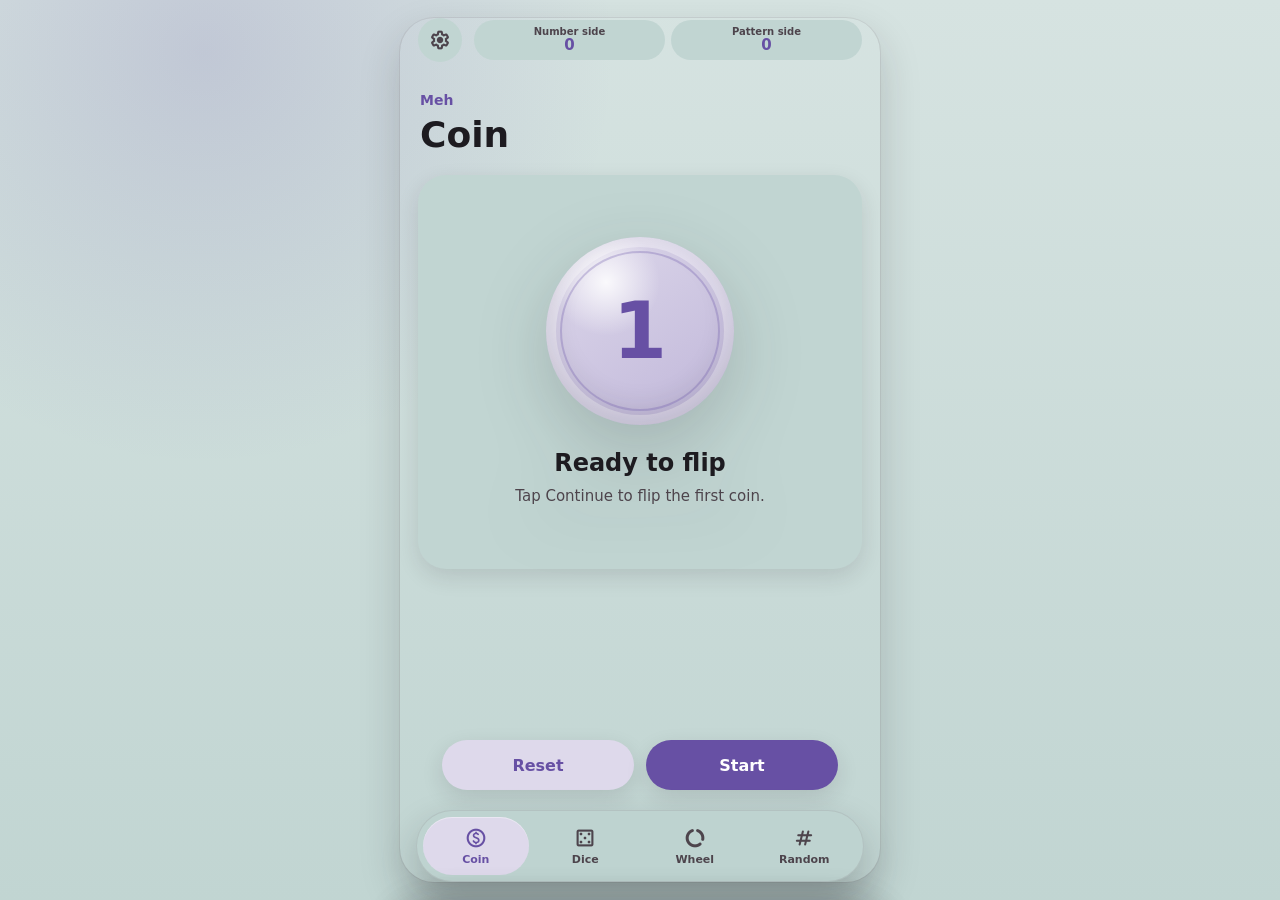
==== commit 5bd651b8: "Unify PWA navigation and Android integration" ====
--- a/index.html
+++ b/index.html
@@ -5,7 +5,7 @@
     <meta name="viewport" content="width=device-width, initial-scale=1, viewport-fit=cover" />
     <meta id="themeColorMeta" name="theme-color" content="#d6e3e1" />
     <meta name="color-scheme" content="light dark" />
-    <meta name="meh-build" content="1.1.1-pwa-r26" />
+    <meta name="meh-build" content="1.1.1-pwa-r30" />
     <meta name="apple-mobile-web-app-capable" content="yes" />
     <meta id="appleWebAppTitle" name="apple-mobile-web-app-title" content="随便吧" />
     <meta name="apple-mobile-web-app-status-bar-style" content="black-translucent" />
@@ -37,7 +37,8 @@
       }
     </style>
     <title>随便吧</title>
-    <link id="appManifest" rel="manifest" href="./manifest-zh.webmanifest?v=1.1.1-pwa-r26" />
+    <link id="appManifest" rel="manifest" href="./manifest-zh.webmanifest?v=1.1.1-pwa-r30" />
+    <script src="./platform.js?v=1.1.1-pwa-r30"></script>
     <script>
       (() => {
         const root = document.documentElement;
@@ -55,29 +56,7 @@
           // Keep the browser-derived language when storage is unavailable or invalid.
         }
 
-        const isAndroidApp = Boolean(window.MehAndroid?.getSafeAreaInsets);
-        const isStandalone = window.matchMedia?.("(display-mode: standalone)").matches || navigator.standalone === true;
-        const isIos = /iPad|iPhone|iPod/.test(navigator.userAgent)
-          || (navigator.platform === "MacIntel" && navigator.maxTouchPoints > 1);
-        const platformClass = isAndroidApp
-          ? "platform-android-app"
-          : isIos && isStandalone
-            ? "platform-ios-pwa"
-            : "platform-browser";
-        root.classList.remove("platform-ios-pwa", "platform-android-app", "platform-browser");
-        root.classList.add(platformClass);
-        root.dataset.runtime = platformClass;
-
-        if (isAndroidApp) {
-          try {
-            const nativeInsets = JSON.parse(window.MehAndroid.getSafeAreaInsets());
-            for (const side of ["top", "right", "bottom", "left"]) {
-              root.style.setProperty(`--android-inset-${side}`, `${Number(nativeInsets[side]) || 0}px`);
-            }
-          } catch (error) {
-            console.warn("[Meh] Native safe-area bootstrap failed:", error);
-          }
-        }
+        const platformClass = window.MehPlatform.current;
 
         const normalizeHex = (value, fallback) => /^#[0-9a-f]{6}$/i.test(String(value)) ? String(value) : fallback;
         const mixHex = (from, to, amount) => {
@@ -122,18 +101,18 @@
     <link
       rel="icon"
       type="image/x-icon"
-      href="./favicon.ico?v=1.1.1-pwa-r26"
+      href="./favicon.ico?v=1.1.1-pwa-r30"
     />
     <link
       rel="shortcut icon"
       type="image/x-icon"
-      href="./favicon.ico?v=1.1.1-pwa-r26"
+      href="./favicon.ico?v=1.1.1-pwa-r30"
     />
     <link
       rel="apple-touch-icon"
-      href="./icons/meh_icon.png?v=1.1.1-pwa-r26"
+      href="./icons/meh_icon.png?v=1.1.1-pwa-r30"
     />
-    <link rel="stylesheet" href="./style.css?v=1.1.1-pwa-r26" />
+    <link rel="stylesheet" href="./style.css?v=1.1.1-pwa-r30" />
   </head>
   <body>
     <div id="viewport-background" aria-hidden="true"></div>
@@ -206,16 +185,14 @@
         </button>
       </div>
 
-<!--=========原本段落=========-->
-
-      <!-- <section class="setting-card color-setting-card">
-        <div class="setting-title" data-i18n="themeColor">主题颜色</div>
+      <section class="setting-card color-setting-card">
+        <div class="setting-section-title">
+          <span class="material-symbols-rounded setting-title-icon" aria-hidden="true">palette</span>
+          <span class="setting-title" data-i18n="themeColor">主题颜色</span>
+        </div>
         <div class="palette-panel">
           <div class="color-row">
-            <div>
-              <span class="setting-title" data-i18n="primaryThemeColor">首选主题色（背景）</span>
-              <span class="setting-copy">Surface / Background</span>
-            </div>
+            <span class="setting-title" data-i18n="primaryThemeColor">首选主题色（背景）</span>
           </div>
           <div class="swatch-grid" id="primarySwatches"></div>
           <div class="advanced-color-picker" id="primaryColorPicker" data-color-picker="primary" hidden>
@@ -229,11 +206,8 @@
             <input class="color-input" id="primaryThemeColorInput" type="hidden" value="#6b9c94" />
           </div>
 
-          <div class="color-row">
-            <div>
-              <span class="setting-title" data-i18n="secondaryThemeColor">次选主题色（字体/按钮）</span>
-              <span class="setting-copy">Text / Buttons</span>
-            </div>
+          <div class="color-row setting-row-gap-sm">
+            <span class="setting-title" data-i18n="secondaryThemeColor">次选主题色（字体/按钮）</span>
           </div>
           <div class="swatch-grid" id="secondarySwatches"></div>
           <div class="advanced-color-picker" id="secondaryColorPicker" data-color-picker="secondary" hidden>
@@ -246,50 +220,8 @@
             </span>
             <input class="color-input" id="secondaryThemeColorInput" type="hidden" value="#6750a4" />
           </div>
-        </div> 
-      </section>-->
-
-<!--========= 使用gemini=========修改 -->
-
-      <section class="setting-card color-setting-card">
-        <div class="setting-section-title">
-          <span class="material-symbols-rounded setting-title-icon" aria-hidden="true">palette</span>
-          <span class="setting-title" data-i18n="themeColor">主题颜色</span>
-        </div>
-        <div class="palette-panel">
-          <div class="color-row">
-            <span class="setting-title" data-i18n="primaryThemeColor">首选主题色（背景）</span>
-          </div>
-          <div class="swatch-grid" id="primarySwatches"></div>
-          <div class="advanced-color-picker" id="primaryColorPicker" data-color-picker="primary" hidden>
-            <span class="picker-field" aria-hidden="true">
-              <span class="picker-dot"></span>
-            </span>
-            <input class="picker-hue-range" type="range" min="0" max="360" value="0" aria-label="Primary hue" />
-            <span class="picker-hue" aria-hidden="true">
-              <span class="picker-hue-thumb"></span>
-            </span>
-            <input class="color-input" id="primaryThemeColorInput" type="hidden" value="#6b9c94" />
-          </div>
-
-          <div class="color-row" style="margin-top: 12px;">
-            <span class="setting-title" data-i18n="secondaryThemeColor">次选主题色（字体/按钮）</span>
-          </div>
-          <div class="swatch-grid" id="secondarySwatches"></div>
-          <div class="advanced-color-picker" id="secondaryColorPicker" data-color-picker="secondary" hidden>
-            <span class="picker-field" aria-hidden="true">
-              <span class="picker-dot"></span>
-            </span>
-            <input class="picker-hue-range" type="range" min="0" max="360" value="0" aria-label="Secondary hue" />
-            <span class="picker-hue" aria-hidden="true">
-              <span class="picker-hue-thumb"></span>
-            </span>
-            <input class="color-input" id="secondaryThemeColorInput" type="hidden" value="#6750a4" />
-          </div>
-        </div>
-      </section>
-
-<!-- =====使用gemini修改结束====== -->
+        </div>
+      </section>
 
       <section class="setting-card">
         <div class="dark-mode-picker">
@@ -317,9 +249,8 @@
         </select>
       </section>
 
-<!-- =====新增加的显示控件 =========-->
       <section class="setting-card">
-        <div class="setting-section-title" style="margin-bottom: 12px;">
+        <div class="setting-section-title setting-section-title-spaced">
           <span class="material-symbols-rounded setting-title-icon" aria-hidden="true">tune</span>
           <span class="setting-title" data-i18n="personalization">个性化</span>
         </div>
@@ -330,32 +261,31 @@
         </div>
         <input class="range-input" id="uiScaleRange" type="range" min="0.85" max="1.25" step="0.01" value="1" />
 
-        <div class="setting-row" style="margin-top: 14px;">
+        <div class="setting-row setting-row-gap-md">
           <label class="setting-title" for="topHeightRange" data-i18n="topHeight">顶部高度</label>
           <span class="setting-value" id="topHeightValue">0</span>
         </div>
         <input class="range-input" id="topHeightRange" type="range" min="0" max="56" step="1" value="0" />
 
-        <div class="setting-row" style="margin-top: 14px;">
+        <div class="setting-row setting-row-gap-md">
           <label class="setting-title" for="dockThicknessRange" data-i18n="dockThickness">竖向厚度</label>
           <span class="setting-value" id="dockThicknessValue">58</span>
         </div>
         <input class="range-input" id="dockThicknessRange" type="range" min="46" max="76" step="1" value="58" />
 
-        <div class="setting-row" style="margin-top: 14px;">
+        <div class="setting-row setting-row-gap-md">
           <label class="setting-title" for="dockSideGapRange" data-i18n="dockSideGap">左右边距</label>
           <span class="setting-value" id="dockSideGapValue">28</span>
         </div>
         <input class="range-input" id="dockSideGapRange" type="range" min="12" max="64" step="1" value="28" />
 
-        <div class="setting-row" style="margin-top: 14px;">
+        <div class="setting-row setting-row-gap-md">
           <label class="setting-title" for="dockBottomGapRange" data-i18n="dockBottomGap">离底部距离</label>
           <span class="setting-value" id="dockBottomGapValue">18</span>
         </div>
         <input class="range-input" id="dockBottomGapRange" type="range" min="0" max="40" step="1" value="18" />
       </section>
 
-<!-- =====新增加的显示控件 =========-->
       <section class="setting-card">
         <div class="setting-row wallpaper-title-row">
           <div class="setting-section-title">
@@ -372,12 +302,12 @@
         <div class="preset-wallpaper-grid" id="presetWallpaperGrid"></div>
         <input class="file-input" id="backgroundImageInput" type="file" accept="image/*" multiple />
         
-        <div class="setting-row" style="margin-top: 12px;">
-          <span class="setting-title" style="font-size: 14px;" data-i18n="backgroundOpacity">背景图透明度</span>
-          <span class="setting-value" id="bgOpacityValue">1.00</span>
-        </div>
-        <input class="range-input" id="bgOpacityRange" type="range" min="0" max="1" step="0.01" value="1" />
-        <button class="small-pill-button full-width" id="clearBackgroundButton" type="button" data-i18n="clear" style="margin-top: 8px;">清除</button>
+        <div class="setting-row setting-row-gap-sm">
+          <span class="setting-title setting-title-compact" data-i18n="backgroundOpacity">背景图透明度</span>
+          <span class="setting-value" id="bgOpacityValue">0.50</span>
+        </div>
+        <input class="range-input" id="bgOpacityRange" type="range" min="0" max="1" step="0.01" value="0.5" />
+        <button class="small-pill-button full-width control-gap-xs" id="clearBackgroundButton" type="button" data-i18n="clear">清除</button>
       </section>
 
 
@@ -413,11 +343,21 @@
         </div>
         <div class="version-details">
           <span><span data-i18n="webVersion">Web 版本</span>：1.1.1</span>
-          <span><span data-i18n="buildVersion">构建</span>：<span id="pwaBuildValue">1.1.1-pwa-r26</span></span>
+          <span><span data-i18n="buildVersion">构建</span>：<span id="pwaBuildValue">1.1.1-pwa-r30</span></span>
           <span id="androidVersionDetail" hidden>Android：<span id="androidVersionValue"></span></span>
         </div>
         <button class="small-pill-button full-width" id="checkUpdateButton" type="button" data-i18n="checkUpdate">检查更新</button>
         <p class="update-status" id="pwaUpdateStatus" role="status" aria-live="polite"></p>
+        <a
+          class="small-pill-button full-width project-link-button"
+          id="githubProjectLink"
+          href="https://github.com/AidanQiu/Meh"
+          target="_blank"
+          rel="noopener noreferrer"
+        >
+          <span class="material-symbols-rounded" aria-hidden="true">code</span>
+          <span data-i18n="viewGithubProject">查看 GitHub 项目</span>
+        </a>
       </section>
     </aside>
 
@@ -498,7 +438,8 @@
       <button class="save-preset-button" id="saveNumberSettingsButton" type="button" data-i18n="settings">设置</button>
     </aside>
 
-    <script src="./pwa-update.js?v=1.1.1-pwa-r26" defer></script>
-    <script src="./app.js?v=1.1.1-pwa-r26" defer></script>
+    <script src="./navigation-controller.js?v=1.1.1-pwa-r30" defer></script>
+    <script src="./pwa-update.js?v=1.1.1-pwa-r30" defer></script>
+    <script src="./app.js?v=1.1.1-pwa-r30" defer></script>
   </body>
 </html>
--- a/style.css
+++ b/style.css
@@ -4,7 +4,7 @@
 
 @font-face {
   font-family: "Material Symbols Rounded";
-  src: url("./fonts/material-symbols-rounded.woff2?v=1.1.1-pwa-r26") format("woff2");
+  src: url("./fonts/material-symbols-rounded.woff2?v=1.1.1-pwa-r30") format("woff2");
   font-display: block;
   font-style: normal;
   font-weight: 100 700;
@@ -30,14 +30,14 @@
   --shadow-2: 0 18px 42px rgba(29, 27, 32, 0.18);
   --shadow-3: 0 22px 34px rgba(29, 27, 32, 0.18);
   --ease: cubic-bezier(0.2, 0, 0, 1);
-  --app-wallpaper-image: linear-gradient(transparent, transparent);
+  --app-wallpaper-image: none;
+  --app-wallpaper-opacity: 0.5;
   --app-background:
-    var(--app-wallpaper-image),
     radial-gradient(circle at 16% 6%, color-mix(in srgb, var(--primary) 18%, transparent), transparent 30%),
     linear-gradient(180deg, var(--surface) 0%, var(--surface-container) 100%);
-  --app-background-size: cover, auto, auto;
-  --app-background-position: center, center, center;
-  --app-background-repeat: no-repeat, no-repeat, no-repeat;
+  --app-background-size: auto, auto;
+  --app-background-position: center, center;
+  --app-background-repeat: no-repeat, no-repeat;
   --top-extra: 0px;
   --dock-thickness: 58px;
   --dock-side-gap: 28px;
@@ -70,6 +70,7 @@
     + calc(70px * var(--ui-scale))
   );
   --app-height: 100vh;
+  --viewport-paint-height: var(--app-height);
 }
 
 @supports (height: 100dvh) {
@@ -107,46 +108,66 @@
 }
 html {
   width: 100%;
+  height: 100%;
   min-height: 100%;
   margin: 0;
   padding: 0;
+  overflow-x: hidden;
+  overflow-y: auto;
+  background-color: transparent;
+  background-image: none;
+}
+
+body {
+  position: static;
+  inset: auto;
+  -webkit-user-select: none;
+  user-select: none;
+  -webkit-touch-callout: none;
+  overscroll-behavior-y: none;
+  width: 100%;
+  min-height: 100vh;
+  min-height: 100dvh;
+  min-height: var(--app-height);
+  height: auto;
+  margin: 0;
+  padding: 0;
+  overflow-x: hidden;
+  background-color: transparent;
+  background-image: none;
+  color: var(--on-surface);
+  font-family: "Google Sans", Roboto, system-ui, sans-serif;
+  isolation: isolate;
+}
+
+#viewport-background {
+  position: fixed;
+  inset: -1px -1px auto;
+  z-index: 0;
+  width: auto;
+  height: calc(var(--viewport-paint-height) + 2px);
   background-color: var(--surface);
   background-image: var(--app-background);
   background-size: var(--app-background-size);
   background-position: var(--app-background-position);
   background-repeat: var(--app-background-repeat);
-}
-
-body {
-  /* 使用gemini修改  */
-  -webkit-user-select: none; /* Safari */
-  user-select: none; /* 标准语法 */
-  -webkit-touch-callout: none; /* 禁用 iOS 的长按弹出菜单 */
-  overscroll-behavior-y: none;
-  /* 修改结束 */
-  width: 100%;
-  min-height: 100vh;
-  min-height: var(--app-height);
-  margin: 0;
-  padding: 0;
-  background: transparent;
-  color: var(--on-surface);
-  font-family: "Google Sans", Roboto, system-ui, sans-serif;
-  isolation: isolate;
-}
-
-#viewport-background {
-  position: fixed;
-  inset: -1px;
-  z-index: 0;
-  width: auto;
-  height: auto;
-  background: transparent;
   pointer-events: none;
   transform: none;
   filter: none;
   contain: none;
   will-change: auto;
+}
+
+#viewport-background::before {
+  content: "";
+  position: absolute;
+  inset: 0;
+  background-image: var(--app-wallpaper-image);
+  background-position: center;
+  background-repeat: no-repeat;
+  background-size: cover;
+  opacity: var(--app-wallpaper-opacity);
+  pointer-events: none;
 }
 
 button {
@@ -188,20 +209,42 @@
 
 .phone-frame {
   position: relative;
- /*使用gemini 修改 */
-  z-index: 1;
-  /* 修改结束 */
+  inset: auto;
+  z-index: 2;
   width: min(100vw, 480px);
   min-height: 100vh;
   min-height: var(--app-height);
+  height: auto;
+  max-height: none;
   margin: 0 auto;
   background: transparent;
   box-shadow: 0 0 0 1px rgba(127, 116, 124, 0.14), var(--shadow-2);
   overflow: hidden;
 }
+
+@media (hover: none), (pointer: coarse) {
+  .phone-frame {
+    width: 100vw;
+    max-width: none;
+  }
+}
+
+:root.platform-ios-pwa .phone-frame,
+:root.platform-android-app .phone-frame {
+  width: 100vw;
+  max-width: none;
+}
+
+@media (max-width: 480px) {
+  .phone-frame {
+    box-shadow: none;
+  }
+}
+
 .app {
-  min-height: 100vh;
+  min-height: 100%;
   min-height: var(--app-height);
+  height: auto;
   padding-top: calc(var(--content-inset-top) + var(--top-extra));
 
   padding-left: max(
@@ -217,8 +260,29 @@
   padding-bottom: var(--app-content-bottom-clearance);
   position: relative;
   z-index: 2;
-}
- .top-bar {
+  overflow: hidden;
+}
+
+html.page-scroll-locked,
+html.page-scroll-locked body {
+  overflow: hidden;
+  overscroll-behavior: none;
+}
+
+html.viewport-recovery-active,
+html.viewport-recovery-active body {
+  overflow-y: auto;
+  overscroll-behavior: auto;
+}
+
+html.platform-ios-pwa.viewport-recovery-active,
+html.platform-ios-pwa.viewport-recovery-active body,
+html.platform-ios-pwa.viewport-recovery-active .phone-frame,
+html.platform-ios-pwa.viewport-recovery-active .app {
+  min-height: var(--viewport-recovery-height);
+}
+
+.top-bar {
   display: grid;
   grid-template-columns: calc(44px * var(--ui-scale)) 1fr calc(44px * var(--ui-scale));
   align-items: center;
@@ -482,10 +546,10 @@
   place-items: center;
   perspective: 900px;
 }
-/* 原代码 */
-/* .coin-content {
+.coin-content {
   display: grid;
   justify-items: center;
+  filter: drop-shadow(0 22px 34px rgba(29, 27, 32, 0.18));
 }
 
 .coin {
@@ -500,47 +564,9 @@
     linear-gradient(145deg, var(--primary-container), color-mix(in srgb, var(--primary) 42%, #ffffff));
   box-shadow:
     inset 0 -12px 30px rgba(29, 27, 32, 0.14),
-    inset 0 0 0 10px rgba(255, 255, 255, 0.36),
-    var(--shadow-3);
-  color: var(--primary);
-  transform-style: preserve-3d;
-}
-
-.coin-number {
-  font-size: calc(78px * var(--ui-scale));
-  font-weight: 700;
-  line-height: 1;
-  transform: translateZ(1px);
-}
-
-.coin-pattern {
-  transform: rotateY(180deg) translateZ(1px);
-} */
-/* 使用gemini修改 */
-.coin-content {
-  display: grid;
-  justify-items: center;
-  /* 【改动】将阴影移到外层容器上。这样硬币翻转时，影子永远在下方，不会跟着 3D 翻转 */
-  filter: drop-shadow(0 22px 34px rgba(29, 27, 32, 0.18));
-}
-
-.coin {
-  position: relative;
-  width: calc(188px * var(--ui-scale));
-  height: calc(188px * var(--ui-scale));
-  border-radius: 50%;
-  --coin-start-rotation: 0deg;
-  --coin-end-rotation: 1080deg;
-  background:
-    radial-gradient(circle at 32% 24%, rgba(255, 255, 255, 0.88), transparent 28%),
-    linear-gradient(145deg, var(--primary-container), color-mix(in srgb, var(--primary) 42%, #ffffff));
-  /* 【改动】去掉了 var(--shadow-3)外部阴影，只保留硬币的内发光/内阴影体现质感 */
-  box-shadow:
-    inset 0 -12px 30px rgba(29, 27, 32, 0.14),
     inset 0 0 0 10px rgba(255, 255, 255, 0.36);
   color: var(--primary);
   transform-style: preserve-3d;
-  /* 【新增】强制开启 GPU 硬件加速，彻底解决 iOS/Safari 上的闪烁问题 */
   will-change: transform;
 }
 
@@ -548,15 +574,12 @@
   font-size: calc(78px * var(--ui-scale));
   font-weight: 700;
   line-height: 1;
-  /* 【改动】将 Z 轴位移从 1px 改为 2px，拉开正反面物理距离，彻底防止 3D 穿模 */
   transform: translateZ(2px);
 }
 
 .coin-pattern {
-  /* 【改动】同上，Z 轴位移改为 2px */
   transform: rotateY(180deg) translateZ(2px);
 }
-/* 修改结束 */
 
 .coin::after {
   position: absolute;
@@ -566,117 +589,6 @@
   content: "";
 }
 
-/* 原代码 */
-/* .coin.is-flipping {
-  animation-duration: 1450ms;
-  animation-fill-mode: forwards;
-  animation-timing-function: cubic-bezier(0.24, 0.72, 0.18, 1);
-} */
-/* 原代码 */
-/* @keyframes coin-flip-to-pattern {
-  0% {
-    transform: translateY(0) rotateY(0deg) rotateZ(0deg) scale(1);
-  }
-
-  14% {
-    transform: translateY(calc(-16px * var(--ui-scale))) rotateY(190deg) rotateZ(5deg) scale(1.04);
-  }
-
-  32% {
-    transform: translateY(calc(-28px * var(--ui-scale))) rotateY(520deg) rotateZ(-5deg) scale(1.07);
-  }
-
-  54% {
-    transform: translateY(calc(-17px * var(--ui-scale))) rotateY(845deg) rotateZ(4deg) scale(1.04);
-  }
-
-  78% {
-    transform: translateY(calc(2px * var(--ui-scale))) rotateY(1190deg) rotateZ(-2deg) scale(0.985);
-  }
-
-  91% {
-    transform: translateY(calc(-2px * var(--ui-scale))) rotateY(1248deg) rotateZ(1deg) scale(1.012);
-  }
-
-  100% {
-    transform: translateY(0) rotateY(1260deg) rotateZ(0deg) scale(1);
-  }
-}
-
-@keyframes coin-flip-to-number {
-  0% {
-    transform: translateY(0) rotateY(180deg) rotateZ(0deg) scale(1);
-  }
-
-  14% {
-    transform: translateY(calc(-16px * var(--ui-scale))) rotateY(385deg) rotateZ(5deg) scale(1.04);
-  }
-
-  32% {
-    transform: translateY(calc(-28px * var(--ui-scale))) rotateY(700deg) rotateZ(-5deg) scale(1.07);
-  }
-
-  54% {
-    transform: translateY(calc(-17px * var(--ui-scale))) rotateY(930deg) rotateZ(4deg) scale(1.04);
-  }
-
-  78% {
-    transform: translateY(calc(2px * var(--ui-scale))) rotateY(1028deg) rotateZ(-2deg) scale(0.985);
-  }
-
-  91% {
-    transform: translateY(calc(-2px * var(--ui-scale))) rotateY(1072deg) rotateZ(1deg) scale(1.012);
-  }
-
-  100% {
-    transform: translateY(0) rotateY(1080deg) rotateZ(0deg) scale(1);
-  }
-}
-
-@keyframes dice-roll {
-  0% {
-    transform: rotateX(0deg) rotateY(0deg) rotateZ(0deg) scale(1);
-  }
-
-  18% {
-    transform: rotateX(150deg) rotateY(95deg) rotateZ(12deg) scale(1.06);
-  }
-
-  42% {
-    transform: rotateX(390deg) rotateY(260deg) rotateZ(-16deg) scale(1.1);
-  }
-
-  68% {
-    transform: rotateX(690deg) rotateY(510deg) rotateZ(10deg) scale(1.02);
-  }
-
-  88% {
-    transform: rotateX(830deg) rotateY(660deg) rotateZ(-5deg) scale(0.98);
-  }
-
-  100% {
-    transform: rotateX(900deg) rotateY(720deg) rotateZ(0deg) scale(1);
-  }
-}
-
-@keyframes number-pop {
-  0% {
-    opacity: 0.2;
-    transform: translateY(8px) scale(0.94);
-  }
-
-  65% {
-    opacity: 1;
-    transform: translateY(-2px) scale(1.03);
-  }
-
-  100% {
-    opacity: 1;
-    transform: translateY(0) scale(1);
-  }
-} */
- 
-/* 使用gemini修改 */
 .coin.is-flipping {
   animation-duration: 1450ms;
   animation-fill-mode: forwards;
@@ -714,8 +626,6 @@
     transform: rotateY(1080deg) rotateZ(0deg) scale(1);
   }
 }
-/* 修改结束 */
-
 .coin.is-flipping.flip-to-number {
   animation-name: coin-flip-to-number;
 }
@@ -1245,65 +1155,78 @@
   width: min(100vw, 480px);
   border-radius: 34px 34px 0 0;
   background: color-mix(in srgb, var(--surface) 94%, var(--primary-container));
-  max-height: calc(var(--app-height) - max(calc(28px * var(--ui-scale)), var(--content-inset-top)));
+  max-height: min(85vh, 740px);
   overflow-y: auto;
   padding: 10px 18px var(--sheet-bottom-padding);
   box-shadow: 0 -18px 42px rgba(29, 27, 32, 0.22);
-  transform: translate(50%, 105%);
-  transition: transform 260ms var(--ease);
+  overscroll-behavior: contain;
+  touch-action: pan-y;
+  opacity: 1;
+  will-change: transform, opacity;
+  transform: translate3d(50%, 105%, 0);
+  transition:
+    transform 210ms var(--ease),
+    opacity 180ms ease;
   scroll-padding-bottom: max(88px, calc(var(--content-inset-bottom) + 72px));
   -webkit-overflow-scrolling: touch;
 }
 
+.settings-sheet.is-open,
+.editor-sheet.is-open {
+  transform: translate3d(50%, 0, 0);
+}
+
+.settings-sheet.is-navigation-entering,
+.editor-sheet.is-navigation-entering {
+  opacity: 0;
+  transform: translate3d(calc(50% + 28px), 0, 0);
+  transition: none;
+}
+
+.settings-sheet.is-navigation-exiting,
+.editor-sheet.is-navigation-exiting {
+  opacity: 0;
+  pointer-events: none;
+  transform: translate3d(calc(50% + 36px), 0, 0);
+}
+
+.settings-sheet.is-navigation-leaving,
+.editor-sheet.is-navigation-leaving {
+  opacity: 0;
+  pointer-events: none;
+  transform: translate3d(calc(50% - 24px), 0, 0);
+}
+
 .settings-sheet.is-dragging,
 .editor-sheet.is-dragging {
+  overflow-y: hidden;
   transition: none;
 }
 
-
-/* 旧代码 */
-/* .settings-sheet {
-  max-height: min(82vh, 720px);
-  overflow-y: auto;
-} */
-
-/* 使用gemini修改 */
-.editor-sheet {
-  max-height: min(85vh, 740px);
-  overflow-y: auto;
-  -webkit-overflow-scrolling: touch;
-}
-/* 修改结束 */
-
-.settings-sheet {
-  max-height: min(85vh, 740px);
-  overflow-y: auto;
-  -webkit-overflow-scrolling: touch;
-}
-
-.settings-sheet.is-open,
-.editor-sheet.is-open {
-  transform: translate(50%, 0);
-}
-
 .sheet-handle {
-  width: 72px;
-  height: 26px;
-  margin: -2px auto 10px;
+  position: relative;
+  width: 132px;
+  height: 48px;
+  margin: -10px auto 0;
   border-radius: 999px;
+  background: transparent;
   cursor: grab;
   touch-action: none;
 }
 
 .sheet-handle::before {
+  position: absolute;
+  top: 22px;
+  left: 50%;
   display: block;
   width: 42px;
   height: 4px;
-  margin: 11px auto;
+  margin: 0;
   border-radius: 999px;
   background: var(--outline);
   content: "";
   opacity: 0.38;
+  transform: translateX(-50%);
 }
 
 .sheet-handle:active {
@@ -1343,28 +1266,6 @@
   box-shadow: var(--shadow-1);
 }
 
-/* =========原先代码======== */
-
-/* .color-setting-card {
-  gap: 14px;
-  background:
-    radial-gradient(circle at 92% 92%, color-mix(in srgb, var(--primary) 24%, transparent), transparent 30%),
-    linear-gradient(145deg, color-mix(in srgb, var(--secondary) 34%, var(--surface-container)), var(--surface-container));
-}
-
-.palette-panel {
-  display: grid;
-  gap: 18px;
-  border: 1px solid color-mix(in srgb, var(--primary) 12%, transparent);
-  border-radius: 30px;
-  background:
-    radial-gradient(circle at 96% 10%, color-mix(in srgb, var(--primary) 20%, transparent), transparent 30%),
-    color-mix(in srgb, var(--secondary) 22%, var(--surface-container));
-  padding: 16px;
-  box-shadow: inset 0 1px rgba(255, 255, 255, 0.36);
-} */
-
-
 .color-row {
   display: flex;
   align-items: center;
@@ -1414,6 +1315,18 @@
   text-align: center;
 }
 
+.project-link-button {
+  display: inline-flex;
+  align-items: center;
+  justify-content: center;
+  gap: 8px;
+  text-decoration: none;
+}
+
+.project-link-button .material-symbols-rounded {
+  font-size: calc(18px * var(--ui-scale));
+}
+
 
 
 .advanced-color-picker,
@@ -1427,45 +1340,20 @@
   display: none;
 }
 
-/* =========原先代码========= */
-
-/* .advanced-color-picker {
-  --picker-color: var(--primary);
-  --hue-color: var(--primary);
-  --picker-x: 54%;
-  --picker-y: 48%;
-  position: relative;
-  place-items: stretch;
-  gap: 10px;
-  overflow: visible;
-  border: 10px solid color-mix(in srgb, var(--secondary) 42%, var(--surface-container));
-  border-radius: 28px;
-  background: color-mix(in srgb, var(--secondary) 32%, var(--surface));
-  padding: 14px;
-  box-shadow: 0 18px 30px rgba(29, 27, 32, 0.18);
-  cursor: pointer;
-} */
-
-
-/* ==========使用gemini修改========= */
-
 .color-setting-card {
   gap: 16px;
-  /* 移除原先花哨的双层渐变背景，统一使用纯净的表面色 */
   background: var(--surface-container);
 }
 
 .palette-panel {
   display: grid;
   gap: 16px;
-  /* 移除内层边框和背景，解决“大界面包小界面”的拥挤感 */
   border: none;
   background: transparent;
   padding: 0;
   box-shadow: none;
 }
 
-/* 调整自定义颜色拾色器为更轻盈的 MD3 悬浮卡片风格 */
 .advanced-color-picker {
   --picker-color: var(--primary);
   --hue-color: var(--primary);
@@ -1475,7 +1363,6 @@
   place-items: stretch;
   gap: 12px;
   overflow: visible;
-  /* 移除极厚的 10px 边框，改为细描边与悬浮阴影 */
   border: 1px solid rgba(127, 116, 124, 0.16);
   border-radius: 24px;
   background: var(--surface-container-high);
@@ -1484,8 +1371,6 @@
   cursor: pointer;
   margin-top: 4px;
 }
-
-/* Gemini修改结束 */
 
 .picker-field {
   position: relative;
@@ -1611,6 +1496,26 @@
   gap: 8px;
 }
 
+.setting-row-gap-sm {
+  margin-top: 12px;
+}
+
+.setting-row-gap-md {
+  margin-top: 14px;
+}
+
+.setting-title-compact {
+  font-size: 14px;
+}
+
+.setting-section-title-spaced {
+  margin-bottom: 12px;
+}
+
+.control-gap-xs {
+  margin-top: 8px;
+}
+
 .setting-title-icon {
   flex: 0 0 auto;
   color: var(--primary);
@@ -1755,11 +1660,6 @@
   color: var(--on-surface-variant);
   font-size: calc(14px * var(--ui-scale));
   font-weight: 700;
-}
-
-.editor-sheet {
-  max-height: min(82vh, 720px);
-  overflow-y: auto;
 }
 
 .editor-label {
@@ -2099,17 +1999,6 @@
     transform: rotateX(720deg) rotateY(720deg) rotateZ(0deg) scale(1);
   }
 }
-/* ===== 底部弹窗高度：设置和转盘同高，随机数单独矮高度 ===== */
-
-/* 基础：所有底部弹窗只保留普通上滑/下滑样式，不做两段式 */
-.settings-sheet,
-.editor-sheet {
-  height: auto !important;
-  overflow-y: auto !important;
-  transition: transform 260ms var(--ease) !important;
-  -webkit-overflow-scrolling: touch;
-}
-
 /* 设置界面：和转盘编辑界面同高 */
 #settingsSheet {
   max-height: min(calc(var(--app-height) - var(--content-inset-top) - 28px), 720px) !important;
@@ -2139,22 +2028,12 @@
   max-height: min(calc(var(--app-height) - var(--content-inset-top) - 96px), 640px) !important;
 }
 
-/* ===== 弹窗打开时禁止背景跟着滚动 ===== */
 body.sheet-open {
-  overflow: hidden !important;
-  overscroll-behavior: none !important;
-  touch-action: none;
-}
-
-/* 弹窗自己允许上下滑 */
-.settings-sheet,
-.editor-sheet {
-  overscroll-behavior: contain !important;
-  touch-action: pan-y !important;
-  -webkit-overflow-scrolling: touch !important;
-}
-
-/* 弹窗里的按钮、输入框仍然正常点击 */
+  overflow: hidden;
+  overscroll-behavior: none;
+  touch-action: auto;
+}
+
 .settings-sheet button,
 .editor-sheet button,
 .settings-sheet input,
@@ -2166,71 +2045,15 @@
   touch-action: manipulation;
 }
 
-/* 拾色器这种需要拖动的区域，保留原来的特殊触控 */
 .picker-field,
 .picker-hue-range,
 .range-input {
-  touch-action: none !important;
-}
-
-/* ===== 小白条：视觉不变，触摸区域变大 ===== */
-.sheet-handle {
-  position: relative !important;
-  width: 132px !important;
-  height: 48px !important;
-  margin: -10px auto 0 !important;
-  background: transparent !important;
-  cursor: grab;
-  touch-action: none !important;
-}
-
-/* 这是真正看见的小白条，尺寸仍然小 */
-.sheet-handle::before {
-  position: absolute !important;
-  left: 50% !important;
-  top: 22px !important;
-  display: block !important;
-  width: 42px !important;
-  height: 4px !important;
-  margin: 0 !important;
-  border-radius: 999px !important;
-  background: var(--outline) !important;
-  content: "" !important;
-  opacity: 0.38 !important;
-  transform: translateX(-50%) !important;
+  touch-action: none;
 }
 
 .top-stats.is-empty {
   visibility: hidden !important;
   pointer-events: none !important;
-}
-
-body.sheet-open {
-  overflow: hidden !important;
-  overscroll-behavior: none !important;
-  touch-action: auto !important;
-}
-
-.settings-sheet,
-.editor-sheet {
-  overscroll-behavior-y: contain !important;
-  touch-action: pan-y !important;
-  will-change: transform;
-  transform: translate3d(50%, 105%, 0);
-}
-
-.settings-sheet.is-open,
-.editor-sheet.is-open {
-  transform: translate3d(50%, 0, 0);
-}
-
-.settings-sheet.is-dragging,
-.editor-sheet.is-dragging {
-  overflow-y: hidden !important;
-}
-
-.sheet-handle {
-  touch-action: none !important;
 }
 
 .dark-mode-picker {
@@ -2436,165 +2259,14 @@
     inset 0 -8px 18px rgba(0, 0, 0, 0.22);
 }
 
-/* Final viewport ownership: the background fills the viewport; content alone consumes insets. */
-html {
-  height: 100% !important;
-  min-height: 100% !important;
-  overflow-x: hidden !important;
-  overflow-y: auto !important;
-  background-color: transparent !important;
-  background-image: none !important;
-}
-
-#viewport-background {
-  position: fixed !important;
-  inset: -1px !important;
-  z-index: 0 !important;
-  width: auto !important;
-  height: auto !important;
-  background-color: var(--surface) !important;
-  background-image: var(--app-background) !important;
-  background-size: var(--app-background-size) !important;
-  background-position: var(--app-background-position) !important;
-  background-repeat: var(--app-background-repeat) !important;
-  pointer-events: none !important;
-  transform: none !important;
-  filter: none !important;
-  contain: none !important;
-  will-change: auto !important;
-}
-
-body {
-  position: static !important;
-  inset: auto !important;
-  min-height: 100vh !important;
-  min-height: 100dvh !important;
-  min-height: var(--app-height) !important;
-  height: auto !important;
-  margin: 0 !important;
-  overflow-x: hidden !important;
-  background-color: transparent !important;
-  background-image: none !important;
-}
-
-.phone-frame {
-  position: relative !important;
-  inset: auto !important;
-  left: auto !important;
-  right: auto !important;
-  bottom: auto !important;
-  z-index: 2 !important;
-  width: min(100vw, 480px) !important;
-  min-height: 100vh !important;
-  min-height: var(--app-height) !important;
-  height: auto !important;
-  max-height: none !important;
-  margin: 0 auto !important;
-  background: transparent !important;
-  box-shadow: 0 0 0 1px rgba(127, 116, 124, 0.14), var(--shadow-2) !important;
-  overflow: hidden !important;
-  transform: none !important;
-}
-
-.app {
-  min-height: 100% !important;
-  min-height: var(--app-height) !important;
-  height: auto !important;
-  background: transparent !important;
-  overflow: hidden !important;
-  padding-bottom: var(--app-content-bottom-clearance) !important;
-}
-
-@media (hover: none), (pointer: coarse) {
-  .phone-frame {
-    width: 100vw !important;
-    max-width: none !important;
-  }
-}
-
 :root.platform-ios-pwa body,
 :root.platform-android-app body {
-  padding: 0 !important;
-}
-
-:root.platform-ios-pwa .phone-frame,
-:root.platform-android-app .phone-frame {
-  width: 100vw !important;
-  max-width: none !important;
-}
-
-@media (display-mode: standalone) {
-  body {
-    padding: 0 !important;
-  }
-
-  .phone-frame {
-    width: 100vw !important;
-    max-width: none !important;
-  }
-}
-
-@media (max-width: 480px) {
-  .phone-frame {
-    box-shadow: none !important;
-  }
-}
-
-.floating-dock {
-  position: fixed !important;
-  left: var(--dock-inline-start) !important;
-  right: var(--dock-inline-end) !important;
-  bottom: var(--dock-bottom-offset) !important;
-  width: auto !important;
-  height: var(--bottom-nav-height) !important;
-  max-width: 448px !important;
-  margin-right: auto !important;
-  margin-left: auto !important;
-  transform: none !important;
-  padding: 0 !important;
-  pointer-events: none !important;
-}
-
-.floating-dock-surface {
-  width: 100% !important;
-  height: 100% !important;
-  padding: 6px !important;
-  pointer-events: auto !important;
-}
-
-.floating-dock-content {
-  width: 100% !important;
-  height: 100% !important;
-}
-
-.dock-item {
-  min-height: 0 !important;
-  height: 100% !important;
-}
-
-.dock-indicator {
-  top: 0 !important;
-  bottom: 0 !important;
-}
-
-.page-actions {
-  position: fixed !important;
-  bottom: var(--page-actions-bottom) !important;
-}
-
-.settings-sheet,
-.editor-sheet {
-  overscroll-behavior-y: none !important;
-  touch-action: pan-y !important;
-  transform: translate3d(50%, 105%, 0) !important;
-}
-
-.settings-sheet.is-open,
-.editor-sheet.is-open {
-  transform: translate3d(50%, 0, 0) !important;
-}
-
-.settings-sheet.is-dragging,
-.editor-sheet.is-dragging {
-  transition: none !important;
-}
+  padding: 0;
+}
+
+@media (prefers-reduced-motion: reduce) {
+  .settings-sheet,
+  .editor-sheet {
+    transition-duration: 1ms;
+  }
+}
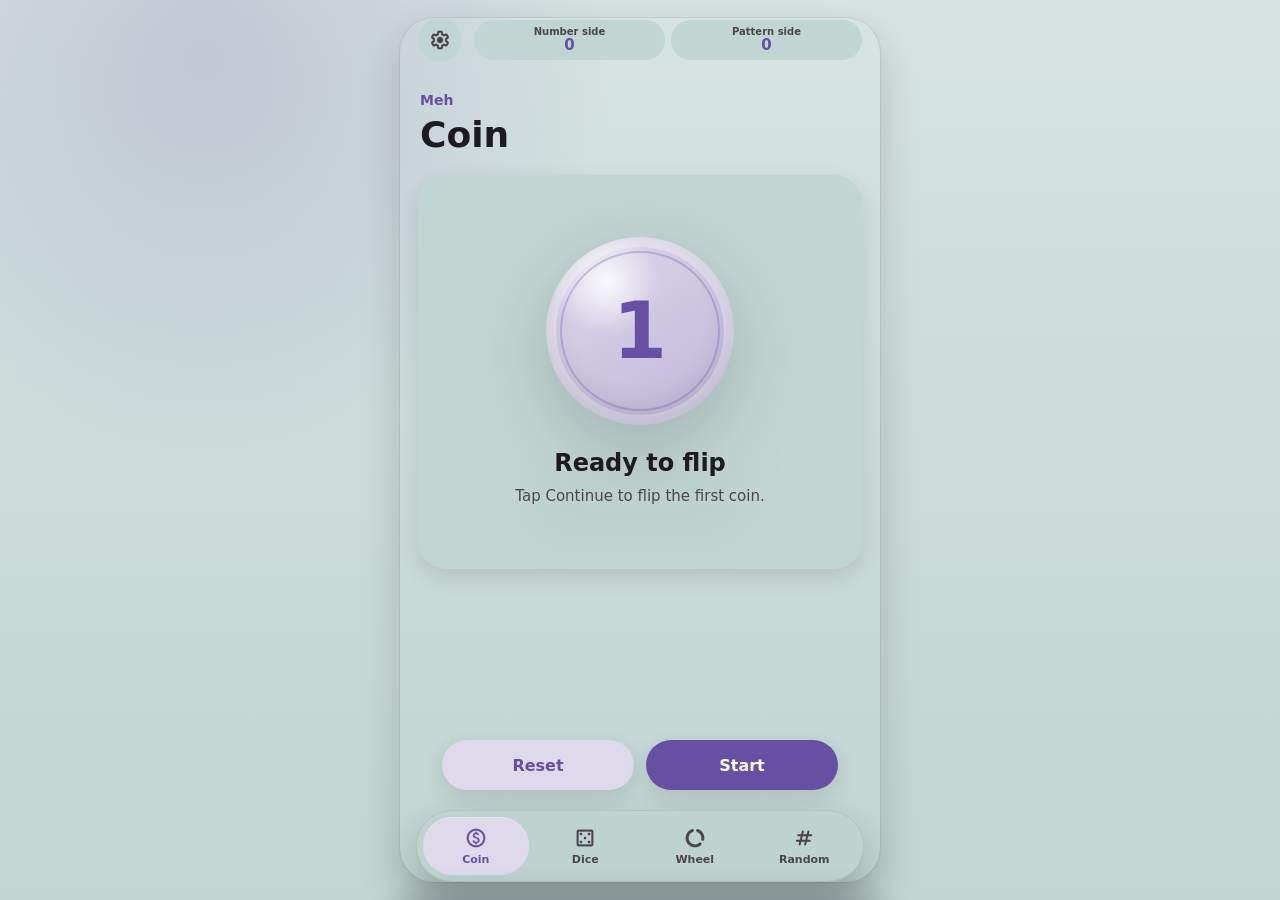
==== commit d1a2657d: "Bump Web version to 1.1.2" ====
--- a/index.html
+++ b/index.html
@@ -5,7 +5,7 @@
     <meta name="viewport" content="width=device-width, initial-scale=1, viewport-fit=cover" />
     <meta id="themeColorMeta" name="theme-color" content="#d6e3e1" />
     <meta name="color-scheme" content="light dark" />
-    <meta name="meh-build" content="1.1.1-pwa-r30" />
+    <meta name="meh-build" content="1.1.2-pwa-r1" />
     <meta name="apple-mobile-web-app-capable" content="yes" />
     <meta id="appleWebAppTitle" name="apple-mobile-web-app-title" content="随便吧" />
     <meta name="apple-mobile-web-app-status-bar-style" content="black-translucent" />
@@ -37,8 +37,8 @@
       }
     </style>
     <title>随便吧</title>
-    <link id="appManifest" rel="manifest" href="./manifest-zh.webmanifest?v=1.1.1-pwa-r30" />
-    <script src="./platform.js?v=1.1.1-pwa-r30"></script>
+    <link id="appManifest" rel="manifest" href="./manifest-zh.webmanifest?v=1.1.2-pwa-r1" />
+    <script src="./platform.js?v=1.1.2-pwa-r1"></script>
     <script>
       (() => {
         const root = document.documentElement;
@@ -101,18 +101,18 @@
     <link
       rel="icon"
       type="image/x-icon"
-      href="./favicon.ico?v=1.1.1-pwa-r30"
+      href="./favicon.ico?v=1.1.2-pwa-r1"
     />
     <link
       rel="shortcut icon"
       type="image/x-icon"
-      href="./favicon.ico?v=1.1.1-pwa-r30"
+      href="./favicon.ico?v=1.1.2-pwa-r1"
     />
     <link
       rel="apple-touch-icon"
-      href="./icons/meh_icon.png?v=1.1.1-pwa-r30"
+      href="./icons/meh_icon.png?v=1.1.2-pwa-r1"
     />
-    <link rel="stylesheet" href="./style.css?v=1.1.1-pwa-r30" />
+    <link rel="stylesheet" href="./style.css?v=1.1.2-pwa-r1" />
   </head>
   <body>
     <div id="viewport-background" aria-hidden="true"></div>
@@ -342,8 +342,8 @@
           <span class="setting-title" id="aboutVersionTitle" data-i18n="aboutVersion">关于 / 版本</span>
         </div>
         <div class="version-details">
-          <span><span data-i18n="webVersion">Web 版本</span>：1.1.1</span>
-          <span><span data-i18n="buildVersion">构建</span>：<span id="pwaBuildValue">1.1.1-pwa-r30</span></span>
+          <span><span data-i18n="webVersion">Web 版本</span>：1.1.2</span>
+          <span><span data-i18n="buildVersion">构建</span>：<span id="pwaBuildValue">1.1.2-pwa-r1</span></span>
           <span id="androidVersionDetail" hidden>Android：<span id="androidVersionValue"></span></span>
         </div>
         <button class="small-pill-button full-width" id="checkUpdateButton" type="button" data-i18n="checkUpdate">检查更新</button>
@@ -438,8 +438,8 @@
       <button class="save-preset-button" id="saveNumberSettingsButton" type="button" data-i18n="settings">设置</button>
     </aside>
 
-    <script src="./navigation-controller.js?v=1.1.1-pwa-r30" defer></script>
-    <script src="./pwa-update.js?v=1.1.1-pwa-r30" defer></script>
-    <script src="./app.js?v=1.1.1-pwa-r30" defer></script>
+    <script src="./navigation-controller.js?v=1.1.2-pwa-r1" defer></script>
+    <script src="./pwa-update.js?v=1.1.2-pwa-r1" defer></script>
+    <script src="./app.js?v=1.1.2-pwa-r1" defer></script>
   </body>
 </html>
--- a/style.css
+++ b/style.css
@@ -4,7 +4,7 @@
 
 @font-face {
   font-family: "Material Symbols Rounded";
-  src: url("./fonts/material-symbols-rounded.woff2?v=1.1.1-pwa-r30") format("woff2");
+  src: url("./fonts/material-symbols-rounded.woff2?v=1.1.2-pwa-r1") format("woff2");
   font-display: block;
   font-style: normal;
   font-weight: 100 700;
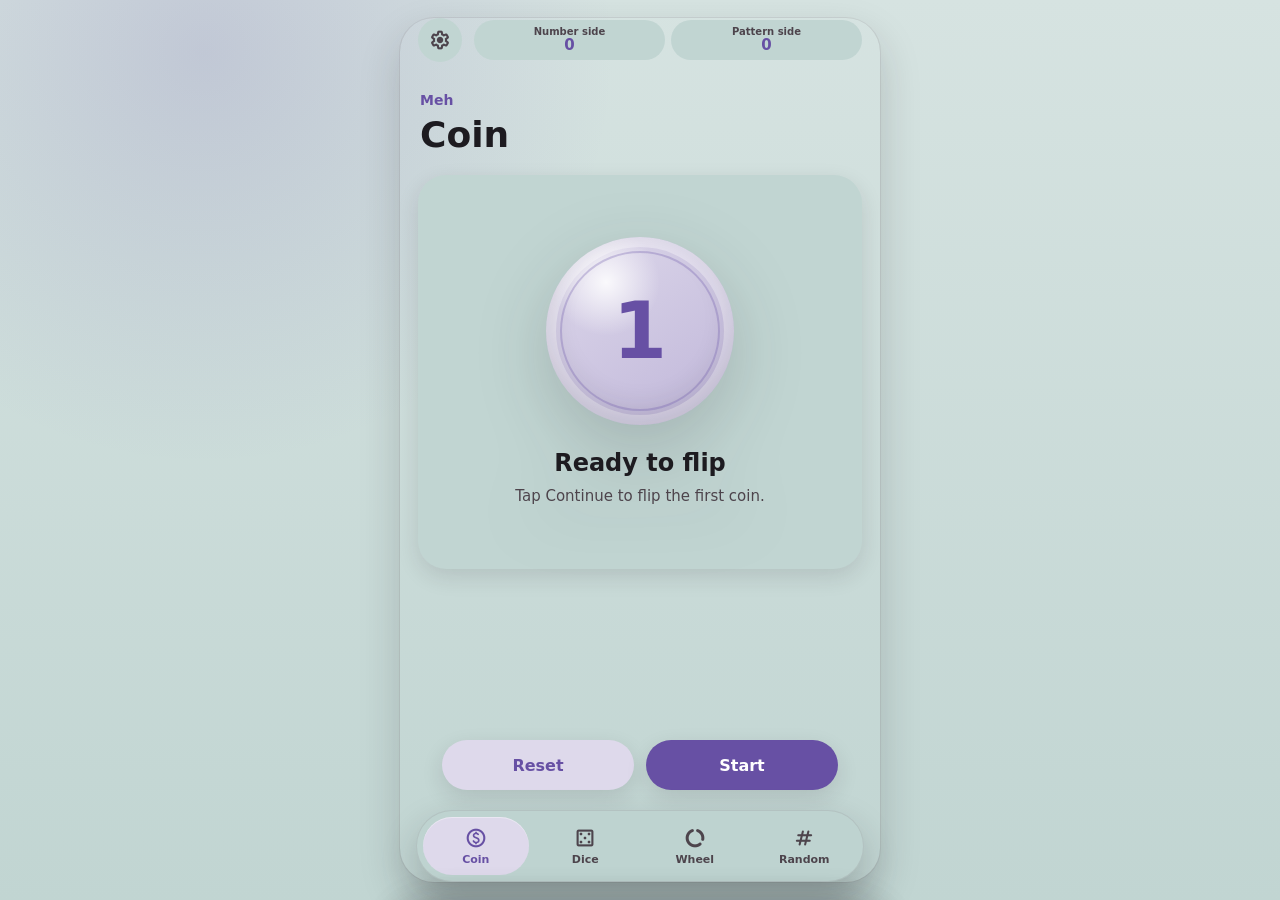
==== commit 02e1d92a: "Restore native Bottom Sheet navigation" ====
--- a/index.html
+++ b/index.html
@@ -5,7 +5,7 @@
     <meta name="viewport" content="width=device-width, initial-scale=1, viewport-fit=cover" />
     <meta id="themeColorMeta" name="theme-color" content="#d6e3e1" />
     <meta name="color-scheme" content="light dark" />
-    <meta name="meh-build" content="1.1.2-pwa-r1" />
+    <meta name="meh-build" content="1.1.2-pwa-r2" />
     <meta name="apple-mobile-web-app-capable" content="yes" />
     <meta id="appleWebAppTitle" name="apple-mobile-web-app-title" content="随便吧" />
     <meta name="apple-mobile-web-app-status-bar-style" content="black-translucent" />
@@ -37,8 +37,8 @@
       }
     </style>
     <title>随便吧</title>
-    <link id="appManifest" rel="manifest" href="./manifest-zh.webmanifest?v=1.1.2-pwa-r1" />
-    <script src="./platform.js?v=1.1.2-pwa-r1"></script>
+    <link id="appManifest" rel="manifest" href="./manifest-zh.webmanifest?v=1.1.2-pwa-r2" />
+    <script src="./platform.js?v=1.1.2-pwa-r2"></script>
     <script>
       (() => {
         const root = document.documentElement;
@@ -101,18 +101,18 @@
     <link
       rel="icon"
       type="image/x-icon"
-      href="./favicon.ico?v=1.1.2-pwa-r1"
+      href="./favicon.ico?v=1.1.2-pwa-r2"
     />
     <link
       rel="shortcut icon"
       type="image/x-icon"
-      href="./favicon.ico?v=1.1.2-pwa-r1"
+      href="./favicon.ico?v=1.1.2-pwa-r2"
     />
     <link
       rel="apple-touch-icon"
-      href="./icons/meh_icon.png?v=1.1.2-pwa-r1"
+      href="./icons/meh_icon.png?v=1.1.2-pwa-r2"
     />
-    <link rel="stylesheet" href="./style.css?v=1.1.2-pwa-r1" />
+    <link rel="stylesheet" href="./style.css?v=1.1.2-pwa-r2" />
   </head>
   <body>
     <div id="viewport-background" aria-hidden="true"></div>
@@ -343,7 +343,7 @@
         </div>
         <div class="version-details">
           <span><span data-i18n="webVersion">Web 版本</span>：1.1.2</span>
-          <span><span data-i18n="buildVersion">构建</span>：<span id="pwaBuildValue">1.1.2-pwa-r1</span></span>
+          <span><span data-i18n="buildVersion">构建</span>：<span id="pwaBuildValue">1.1.2-pwa-r2</span></span>
           <span id="androidVersionDetail" hidden>Android：<span id="androidVersionValue"></span></span>
         </div>
         <button class="small-pill-button full-width" id="checkUpdateButton" type="button" data-i18n="checkUpdate">检查更新</button>
@@ -438,8 +438,8 @@
       <button class="save-preset-button" id="saveNumberSettingsButton" type="button" data-i18n="settings">设置</button>
     </aside>
 
-    <script src="./navigation-controller.js?v=1.1.2-pwa-r1" defer></script>
-    <script src="./pwa-update.js?v=1.1.2-pwa-r1" defer></script>
-    <script src="./app.js?v=1.1.2-pwa-r1" defer></script>
+    <script src="./navigation-controller.js?v=1.1.2-pwa-r2" defer></script>
+    <script src="./pwa-update.js?v=1.1.2-pwa-r2" defer></script>
+    <script src="./app.js?v=1.1.2-pwa-r2" defer></script>
   </body>
 </html>
--- a/style.css
+++ b/style.css
@@ -4,7 +4,7 @@
 
 @font-face {
   font-family: "Material Symbols Rounded";
-  src: url("./fonts/material-symbols-rounded.woff2?v=1.1.2-pwa-r1") format("woff2");
+  src: url("./fonts/material-symbols-rounded.woff2?v=1.1.2-pwa-r2") format("woff2");
   font-display: block;
   font-style: normal;
   font-weight: 100 700;
@@ -1143,16 +1143,24 @@
   z-index: 8;
   background: rgba(29, 27, 32, 0.36);
   backdrop-filter: blur(8px);
+  opacity: 0;
+  transition: opacity 180ms var(--ease);
+}
+
+.scrim.is-open {
+  opacity: 1;
 }
 
 .settings-sheet,
 .editor-sheet {
   --sheet-bottom-padding: max(28px, calc(var(--content-inset-bottom) + 24px));
   position: fixed;
-  right: 50%;
+  right: 0;
   bottom: 0;
+  left: 0;
   z-index: 9;
   width: min(100vw, 480px);
+  margin-inline: auto;
   border-radius: 34px 34px 0 0;
   background: color-mix(in srgb, var(--surface) 94%, var(--primary-container));
   max-height: min(85vh, 740px);
@@ -1161,40 +1169,27 @@
   box-shadow: 0 -18px 42px rgba(29, 27, 32, 0.22);
   overscroll-behavior: contain;
   touch-action: pan-y;
-  opacity: 1;
-  will-change: transform, opacity;
-  transform: translate3d(50%, 105%, 0);
-  transition:
-    transform 210ms var(--ease),
-    opacity 180ms ease;
+  will-change: transform;
+  transform: translateY(105%);
+  transition: transform 260ms var(--ease);
   scroll-padding-bottom: max(88px, calc(var(--content-inset-bottom) + 72px));
   -webkit-overflow-scrolling: touch;
 }
 
 .settings-sheet.is-open,
 .editor-sheet.is-open {
-  transform: translate3d(50%, 0, 0);
-}
-
-.settings-sheet.is-navigation-entering,
-.editor-sheet.is-navigation-entering {
-  opacity: 0;
-  transform: translate3d(calc(50% + 28px), 0, 0);
+  transform: translateY(0);
+}
+
+.settings-sheet.is-transition-suppressed,
+.editor-sheet.is-transition-suppressed,
+.scrim.is-transition-suppressed {
   transition: none;
 }
 
-.settings-sheet.is-navigation-exiting,
-.editor-sheet.is-navigation-exiting {
-  opacity: 0;
+.settings-sheet.is-closing,
+.editor-sheet.is-closing {
   pointer-events: none;
-  transform: translate3d(calc(50% + 36px), 0, 0);
-}
-
-.settings-sheet.is-navigation-leaving,
-.editor-sheet.is-navigation-leaving {
-  opacity: 0;
-  pointer-events: none;
-  transform: translate3d(calc(50% - 24px), 0, 0);
 }
 
 .settings-sheet.is-dragging,
@@ -2265,6 +2260,7 @@
 }
 
 @media (prefers-reduced-motion: reduce) {
+  .scrim,
   .settings-sheet,
   .editor-sheet {
     transition-duration: 1ms;
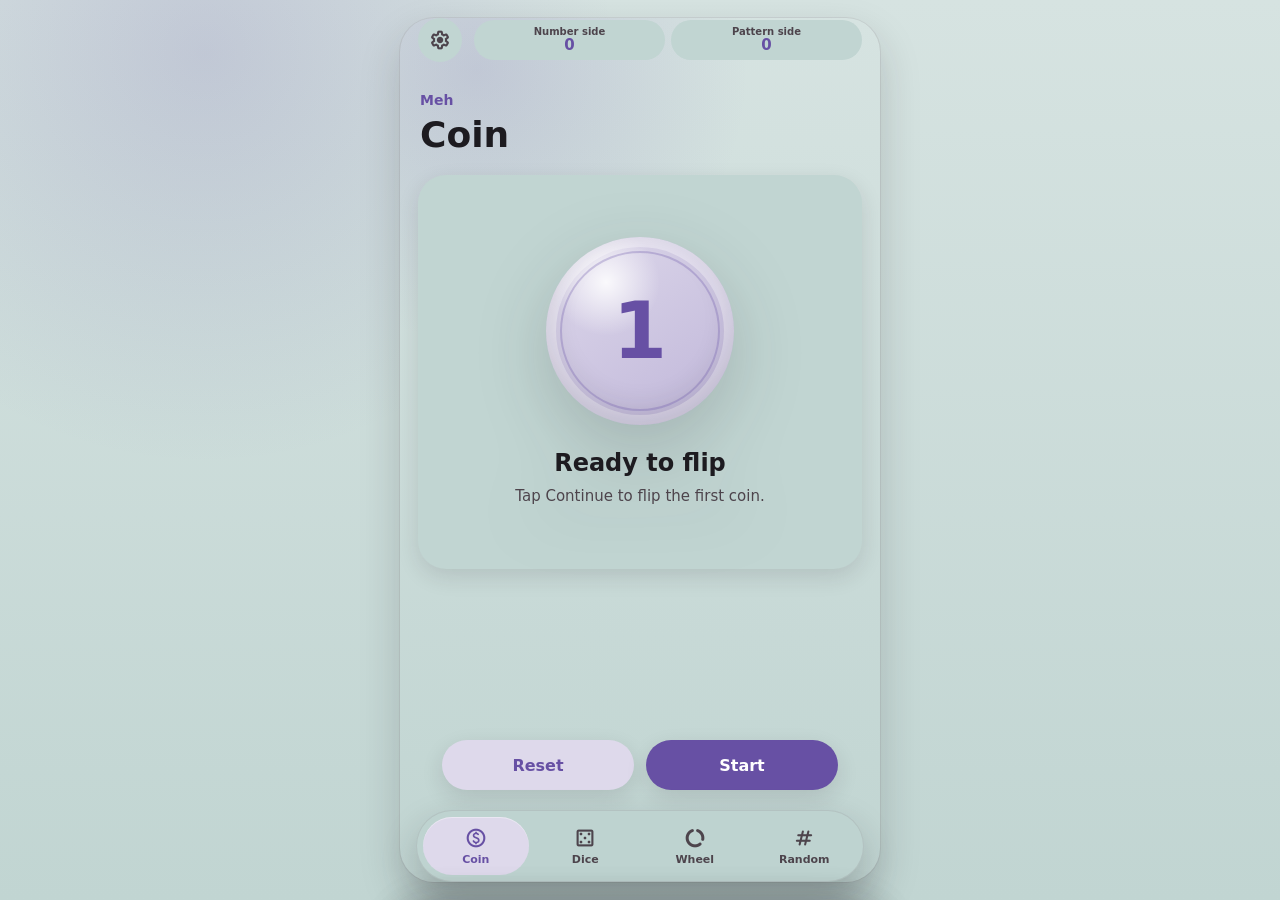
==== commit 90167211: "Finalize r4 navigation and viewport architecture" ====
--- a/index.html
+++ b/index.html
@@ -5,7 +5,7 @@
     <meta name="viewport" content="width=device-width, initial-scale=1, viewport-fit=cover" />
     <meta id="themeColorMeta" name="theme-color" content="#d6e3e1" />
     <meta name="color-scheme" content="light dark" />
-    <meta name="meh-build" content="1.1.2-pwa-r2" />
+    <meta name="meh-build" content="1.1.2-pwa-r4" />
     <meta name="apple-mobile-web-app-capable" content="yes" />
     <meta id="appleWebAppTitle" name="apple-mobile-web-app-title" content="随便吧" />
     <meta name="apple-mobile-web-app-status-bar-style" content="black-translucent" />
@@ -20,13 +20,13 @@
       }
 
       html {
-        background-color: transparent;
+        background-color: #d6e3e1;
         background-image: none;
       }
 
       body {
         min-height: 100vh;
-        background-color: transparent;
+        background-color: #d6e3e1;
         background-image: none;
       }
 
@@ -37,8 +37,8 @@
       }
     </style>
     <title>随便吧</title>
-    <link id="appManifest" rel="manifest" href="./manifest-zh.webmanifest?v=1.1.2-pwa-r2" />
-    <script src="./platform.js?v=1.1.2-pwa-r2"></script>
+    <link id="appManifest" rel="manifest" href="./manifest-zh.webmanifest?v=1.1.2-pwa-r4" />
+    <script src="./platform.js?v=1.1.2-pwa-r4"></script>
     <script>
       (() => {
         const root = document.documentElement;
@@ -101,18 +101,18 @@
     <link
       rel="icon"
       type="image/x-icon"
-      href="./favicon.ico?v=1.1.2-pwa-r2"
+      href="./favicon.ico?v=1.1.2-pwa-r4"
     />
     <link
       rel="shortcut icon"
       type="image/x-icon"
-      href="./favicon.ico?v=1.1.2-pwa-r2"
+      href="./favicon.ico?v=1.1.2-pwa-r4"
     />
     <link
       rel="apple-touch-icon"
-      href="./icons/meh_icon.png?v=1.1.2-pwa-r2"
+      href="./icons/meh_icon.png?v=1.1.2-pwa-r4"
     />
-    <link rel="stylesheet" href="./style.css?v=1.1.2-pwa-r2" />
+    <link rel="stylesheet" href="./style.css?v=1.1.2-pwa-r4" />
   </head>
   <body>
     <div id="viewport-background" aria-hidden="true"></div>
@@ -175,12 +175,11 @@
     <div class="scrim" id="scrim" hidden></div>
 
     <aside class="settings-sheet" id="settingsSheet" aria-hidden="true" aria-labelledby="settingsTitle">
-      <div class="sheet-handle" aria-hidden="true"></div>
       <div class="sheet-header">
         <div>
           <h2 id="settingsTitle" data-i18n="settings">设置</h2>
         </div>
-        <button class="icon-button" id="closeSettingsButton" type="button" aria-label="关闭设置">
+        <button class="icon-button sheet-close-button" id="closeSettingsButton" type="button" aria-label="关闭设置">
           <span class="material-symbols-rounded" aria-hidden="true">close</span>
         </button>
       </div>
@@ -252,7 +251,7 @@
       <section class="setting-card">
         <div class="setting-section-title setting-section-title-spaced">
           <span class="material-symbols-rounded setting-title-icon" aria-hidden="true">tune</span>
-          <span class="setting-title" data-i18n="personalization">个性化</span>
+          <span class="setting-title" data-i18n="personalization">界面布局</span>
         </div>
 
         <div class="setting-row">
@@ -343,11 +342,9 @@
         </div>
         <div class="version-details">
           <span><span data-i18n="webVersion">Web 版本</span>：1.1.2</span>
-          <span><span data-i18n="buildVersion">构建</span>：<span id="pwaBuildValue">1.1.2-pwa-r2</span></span>
+          <span><span data-i18n="buildVersion">构建</span>：<span id="pwaBuildValue">1.1.2-pwa-r4</span></span>
           <span id="androidVersionDetail" hidden>Android：<span id="androidVersionValue"></span></span>
         </div>
-        <button class="small-pill-button full-width" id="checkUpdateButton" type="button" data-i18n="checkUpdate">检查更新</button>
-        <p class="update-status" id="pwaUpdateStatus" role="status" aria-live="polite"></p>
         <a
           class="small-pill-button full-width project-link-button"
           id="githubProjectLink"
@@ -358,17 +355,21 @@
           <span class="material-symbols-rounded" aria-hidden="true">code</span>
           <span data-i18n="viewGithubProject">查看 GitHub 项目</span>
         </a>
+        <button class="small-pill-button full-width project-link-button" id="checkUpdateButton" type="button">
+          <span class="material-symbols-rounded" aria-hidden="true">system_update_alt</span>
+          <span data-i18n="checkUpdate">检查更新</span>
+        </button>
+        <p class="update-status" id="pwaUpdateStatus" role="status" aria-live="polite"></p>
       </section>
     </aside>
 
     <aside class="editor-sheet" id="wheelEditorSheet" aria-hidden="true" aria-labelledby="wheelEditorTitle">
-      <div class="sheet-handle" aria-hidden="true"></div>
       <div class="sheet-header">
         <div>
           <p class="sheet-label" data-i18n="wheel">大转盘</p>
           <h2 id="wheelEditorTitle" data-i18n="wheelEditorTitle">编辑预设</h2>
         </div>
-        <button class="icon-button" id="closeWheelEditorButton" type="button" aria-label="关闭转盘编辑">
+        <button class="icon-button sheet-close-button" id="closeWheelEditorButton" type="button" aria-label="关闭转盘编辑">
           <span class="material-symbols-rounded" aria-hidden="true">close</span>
         </button>
       </div>
@@ -404,13 +405,12 @@
     </aside>
 
     <aside class="editor-sheet" id="numberSettingsSheet" aria-hidden="true" aria-labelledby="numberSettingsTitle">
-      <div class="sheet-handle" aria-hidden="true"></div>
       <div class="sheet-header">
         <div>
           <p class="sheet-label" data-i18n="number">随机数</p>
           <h2 id="numberSettingsTitle" data-i18n="tuneNumber">设置随机数范围</h2>
         </div>
-        <button class="icon-button" id="closeNumberSettingsButton" type="button" aria-label="关闭随机数设置">
+        <button class="icon-button sheet-close-button" id="closeNumberSettingsButton" type="button" aria-label="关闭随机数设置">
           <span class="material-symbols-rounded" aria-hidden="true">close</span>
         </button>
       </div>
@@ -438,8 +438,8 @@
       <button class="save-preset-button" id="saveNumberSettingsButton" type="button" data-i18n="settings">设置</button>
     </aside>
 
-    <script src="./navigation-controller.js?v=1.1.2-pwa-r2" defer></script>
-    <script src="./pwa-update.js?v=1.1.2-pwa-r2" defer></script>
-    <script src="./app.js?v=1.1.2-pwa-r2" defer></script>
+    <script src="./navigation-controller.js?v=1.1.2-pwa-r4" defer></script>
+    <script src="./pwa-update.js?v=1.1.2-pwa-r4" defer></script>
+    <script src="./app.js?v=1.1.2-pwa-r4" defer></script>
   </body>
 </html>
--- a/style.css
+++ b/style.css
@@ -4,7 +4,7 @@
 
 @font-face {
   font-family: "Material Symbols Rounded";
-  src: url("./fonts/material-symbols-rounded.woff2?v=1.1.2-pwa-r2") format("woff2");
+  src: url("./fonts/material-symbols-rounded.woff2?v=1.1.2-pwa-r4") format("woff2");
   font-display: block;
   font-style: normal;
   font-weight: 100 700;
@@ -70,7 +70,6 @@
     + calc(70px * var(--ui-scale))
   );
   --app-height: 100vh;
-  --viewport-paint-height: var(--app-height);
 }
 
 @supports (height: 100dvh) {
@@ -85,6 +84,11 @@
   --content-inset-right: env(safe-area-inset-right, 0px);
   --content-inset-bottom: env(safe-area-inset-bottom, 0px);
   --content-inset-left: env(safe-area-inset-left, 0px);
+}
+
+html.platform-ios-pwa,
+html.platform-ios-pwa body {
+  overscroll-behavior-x: none;
 }
 
 /* Android WebView adapter: values are zero unless the edge-to-edge native host supplies them. */
@@ -114,8 +118,11 @@
   padding: 0;
   overflow-x: hidden;
   overflow-y: auto;
-  background-color: transparent;
-  background-image: none;
+  background-color: var(--surface);
+  background-image: var(--app-background);
+  background-size: var(--app-background-size);
+  background-position: var(--app-background-position);
+  background-repeat: var(--app-background-repeat);
 }
 
 body {
@@ -133,8 +140,11 @@
   margin: 0;
   padding: 0;
   overflow-x: hidden;
-  background-color: transparent;
-  background-image: none;
+  background-color: var(--surface);
+  background-image: var(--app-background);
+  background-size: var(--app-background-size);
+  background-position: var(--app-background-position);
+  background-repeat: var(--app-background-repeat);
   color: var(--on-surface);
   font-family: "Google Sans", Roboto, system-ui, sans-serif;
   isolation: isolate;
@@ -142,10 +152,10 @@
 
 #viewport-background {
   position: fixed;
-  inset: -1px -1px auto;
+  inset: 0;
   z-index: 0;
   width: auto;
-  height: calc(var(--viewport-paint-height) + 2px);
+  height: auto;
   background-color: var(--surface);
   background-image: var(--app-background);
   background-size: var(--app-background-size);
@@ -217,9 +227,30 @@
   height: auto;
   max-height: none;
   margin: 0 auto;
-  background: transparent;
+  background-color: var(--surface);
+  background-image: var(--app-background);
+  background-size: var(--app-background-size);
+  background-position: var(--app-background-position);
+  background-repeat: var(--app-background-repeat);
   box-shadow: 0 0 0 1px rgba(127, 116, 124, 0.14), var(--shadow-2);
   overflow: hidden;
+}
+
+#app {
+  background-color: var(--surface);
+}
+
+.phone-frame::before {
+  content: "";
+  position: absolute;
+  inset: 0;
+  z-index: 0;
+  background-image: var(--app-wallpaper-image);
+  background-position: center;
+  background-repeat: no-repeat;
+  background-size: cover;
+  opacity: var(--app-wallpaper-opacity);
+  pointer-events: none;
 }
 
 @media (hover: none), (pointer: coarse) {
@@ -269,17 +300,10 @@
   overscroll-behavior: none;
 }
 
-html.viewport-recovery-active,
-html.viewport-recovery-active body {
-  overflow-y: auto;
-  overscroll-behavior: auto;
-}
-
-html.platform-ios-pwa.viewport-recovery-active,
-html.platform-ios-pwa.viewport-recovery-active body,
-html.platform-ios-pwa.viewport-recovery-active .phone-frame,
-html.platform-ios-pwa.viewport-recovery-active .app {
-  min-height: var(--viewport-recovery-height);
+#viewport-background.is-repainting,
+.floating-dock.is-repainting {
+  opacity: 0.9999;
+  will-change: opacity;
 }
 
 .top-bar {
@@ -312,6 +336,33 @@
 }
 
 .icon-button.is-feature-active {
+  background: var(--primary-container);
+  color: var(--primary);
+}
+
+.sheet-close-button {
+  background: var(--primary-container);
+  color: var(--primary);
+}
+
+@media (hover: hover) {
+  .sheet-close-button:hover {
+    background: color-mix(in srgb, var(--primary-container) 82%, var(--primary));
+    color: var(--on-primary-container);
+  }
+}
+
+.sheet-close-button:focus-visible {
+  outline: 3px solid color-mix(in srgb, var(--primary) 58%, transparent);
+  outline-offset: 2px;
+}
+
+.sheet-close-button:active {
+  background: color-mix(in srgb, var(--primary-container) 68%, var(--primary));
+  color: var(--on-primary-container);
+}
+
+.theme-dark .sheet-close-button {
   background: var(--primary-container);
   color: var(--primary);
 }
@@ -1165,7 +1216,7 @@
   background: color-mix(in srgb, var(--surface) 94%, var(--primary-container));
   max-height: min(85vh, 740px);
   overflow-y: auto;
-  padding: 10px 18px var(--sheet-bottom-padding);
+  padding: 18px 18px var(--sheet-bottom-padding);
   box-shadow: 0 -18px 42px rgba(29, 27, 32, 0.22);
   overscroll-behavior: contain;
   touch-action: pan-y;
@@ -1190,42 +1241,6 @@
 .settings-sheet.is-closing,
 .editor-sheet.is-closing {
   pointer-events: none;
-}
-
-.settings-sheet.is-dragging,
-.editor-sheet.is-dragging {
-  overflow-y: hidden;
-  transition: none;
-}
-
-.sheet-handle {
-  position: relative;
-  width: 132px;
-  height: 48px;
-  margin: -10px auto 0;
-  border-radius: 999px;
-  background: transparent;
-  cursor: grab;
-  touch-action: none;
-}
-
-.sheet-handle::before {
-  position: absolute;
-  top: 22px;
-  left: 50%;
-  display: block;
-  width: 42px;
-  height: 4px;
-  margin: 0;
-  border-radius: 999px;
-  background: var(--outline);
-  content: "";
-  opacity: 0.38;
-  transform: translateX(-50%);
-}
-
-.sheet-handle:active {
-  cursor: grabbing;
 }
 
 .sheet-header {
@@ -2038,6 +2053,16 @@
 .settings-sheet textarea,
 .editor-sheet textarea {
   touch-action: manipulation;
+}
+
+:root.platform-ios-pwa .settings-sheet input:not([type="checkbox"]):not([type="radio"]):not([type="range"]):not([type="file"]):not([type="hidden"]),
+:root.platform-ios-pwa .editor-sheet input:not([type="checkbox"]):not([type="radio"]):not([type="range"]):not([type="file"]):not([type="hidden"]),
+:root.platform-ios-pwa .settings-sheet textarea,
+:root.platform-ios-pwa .editor-sheet textarea,
+:root.platform-ios-pwa .settings-sheet select,
+:root.platform-ios-pwa .editor-sheet select,
+:root.platform-ios-pwa [contenteditable="true"] {
+  font-size: 16px;
 }
 
 .picker-field,
